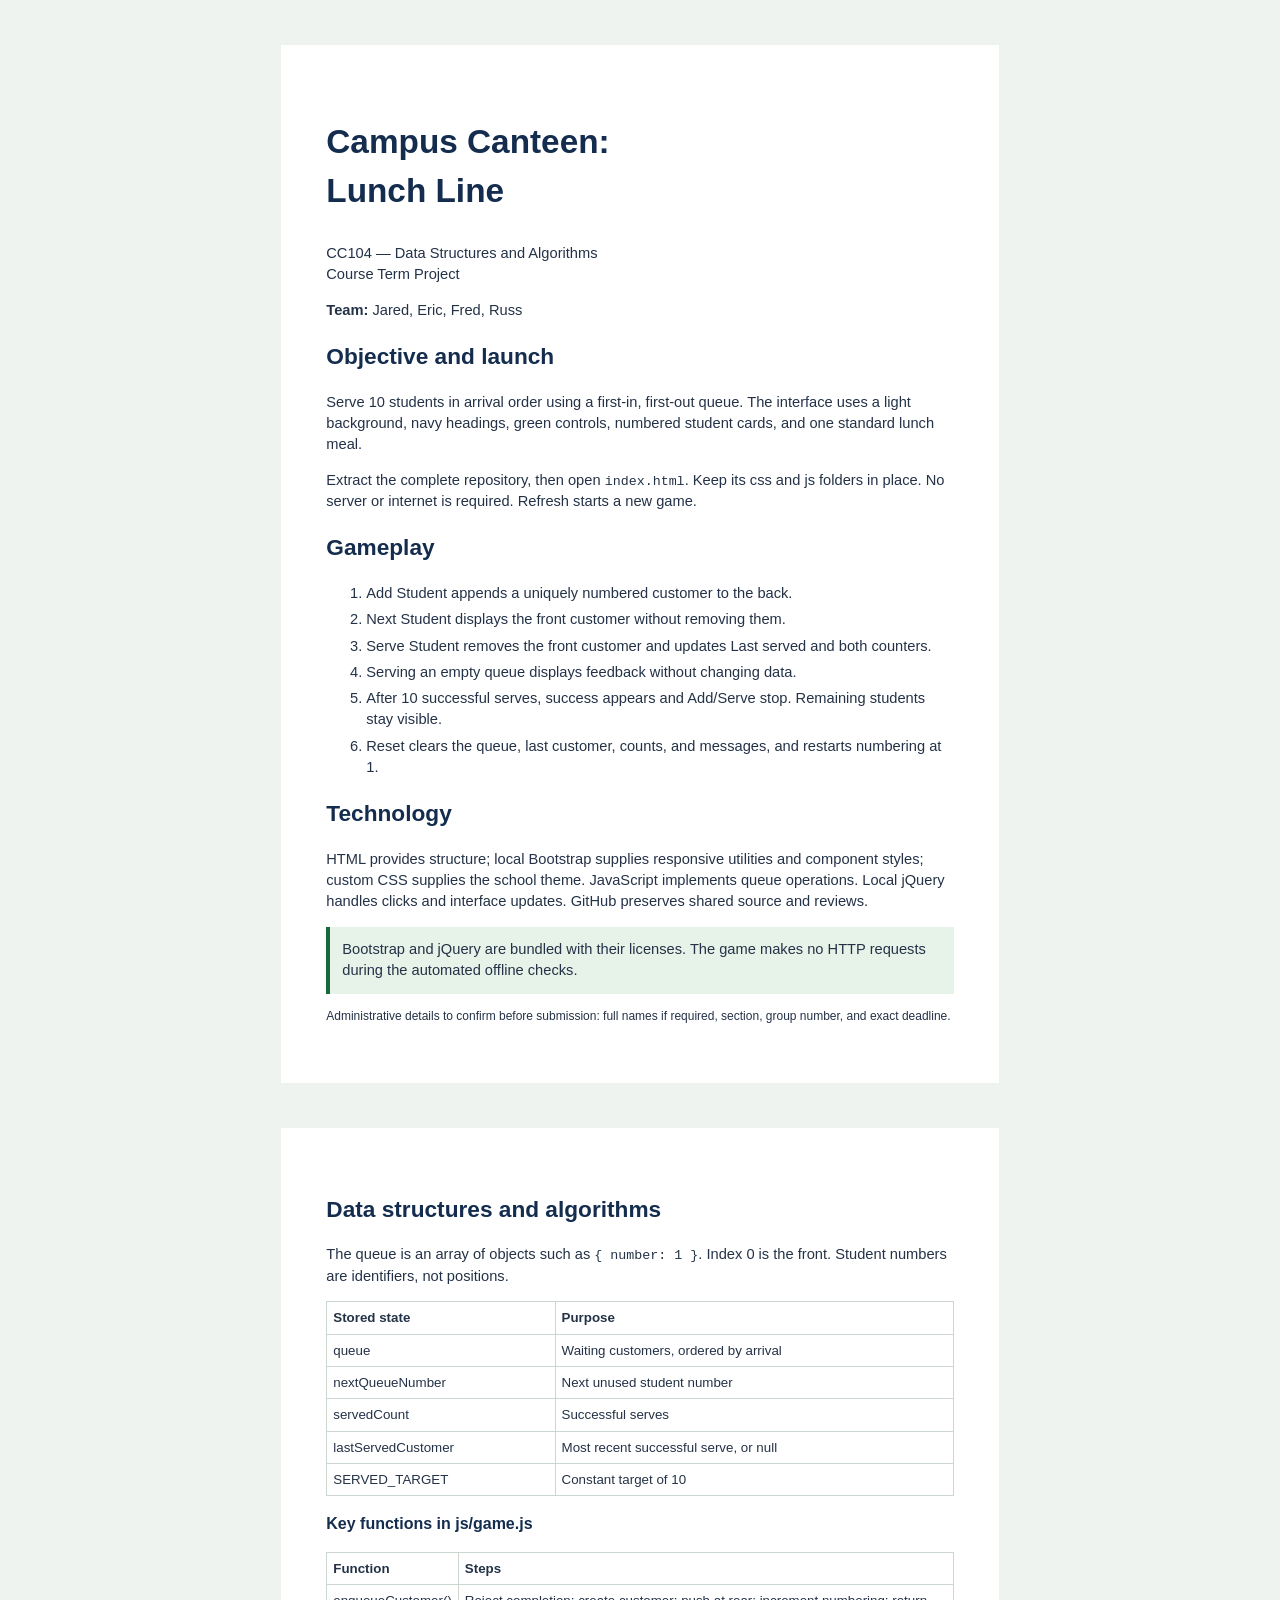
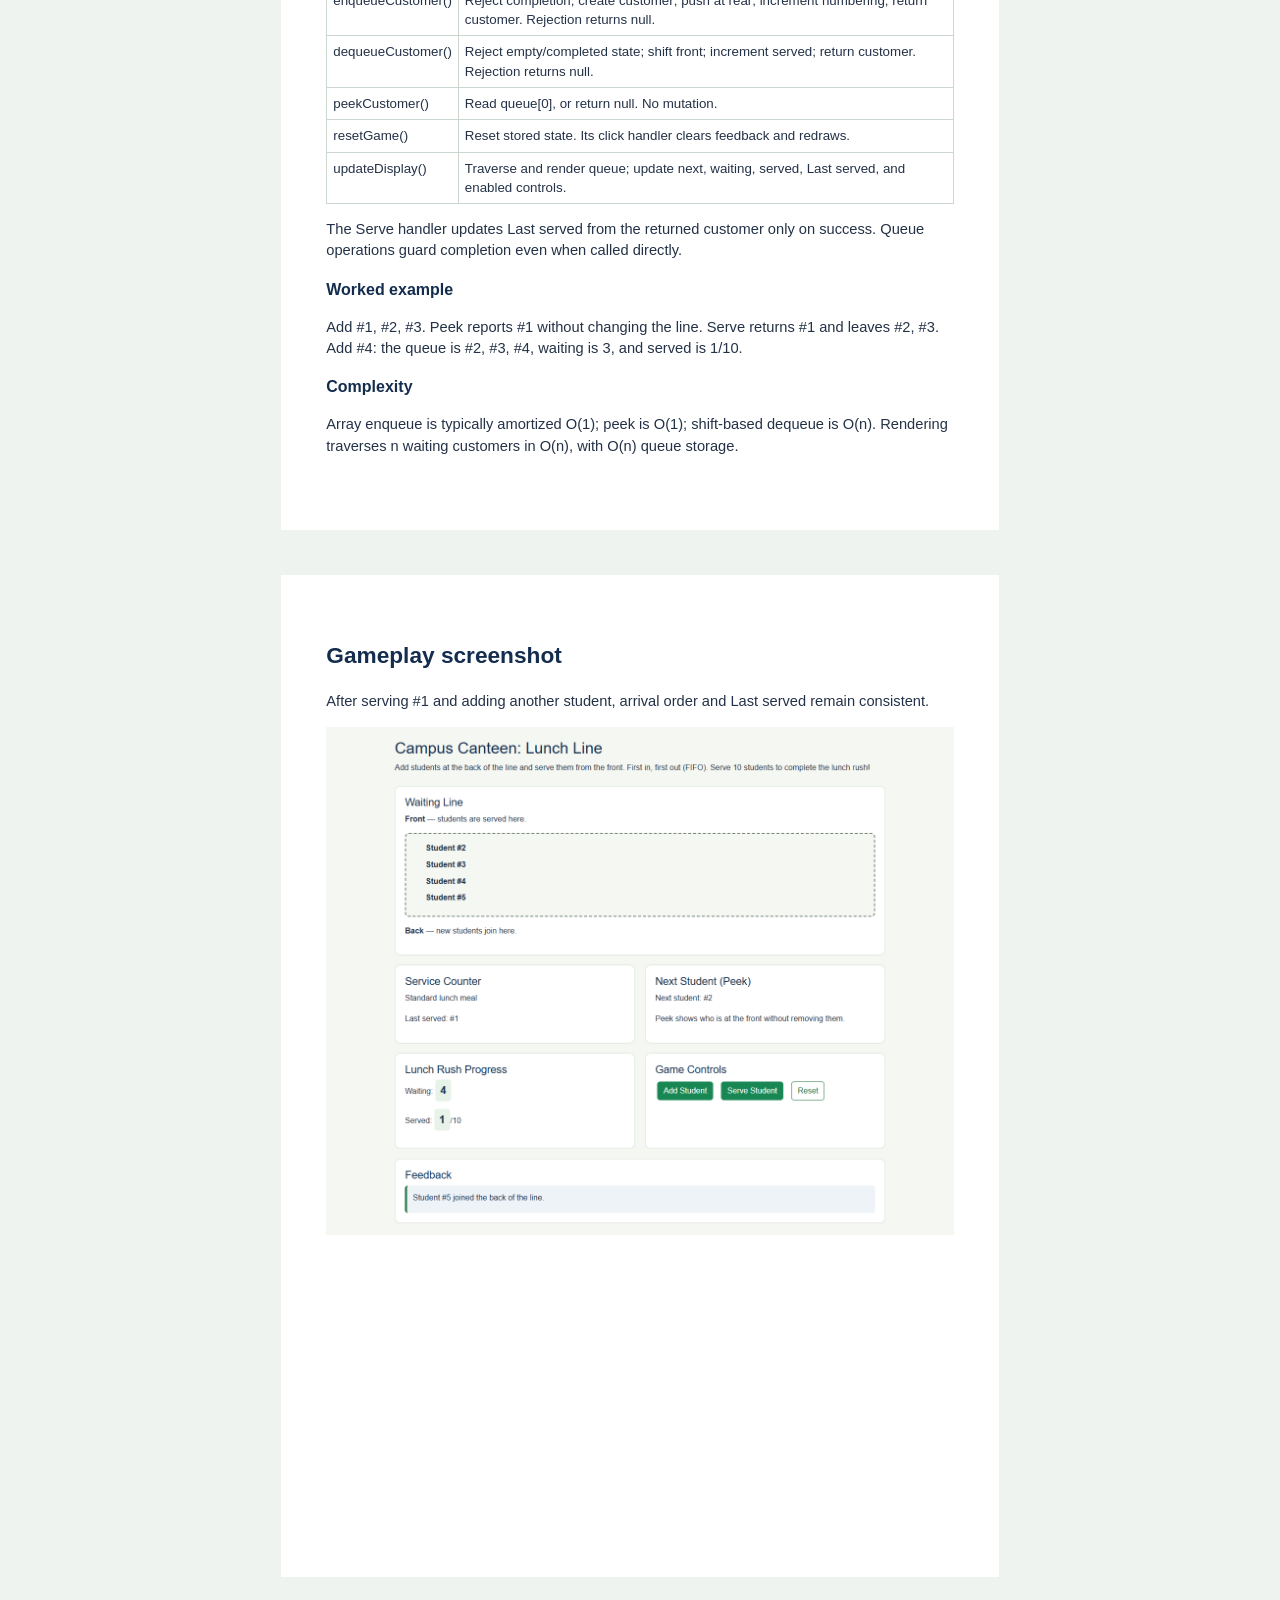
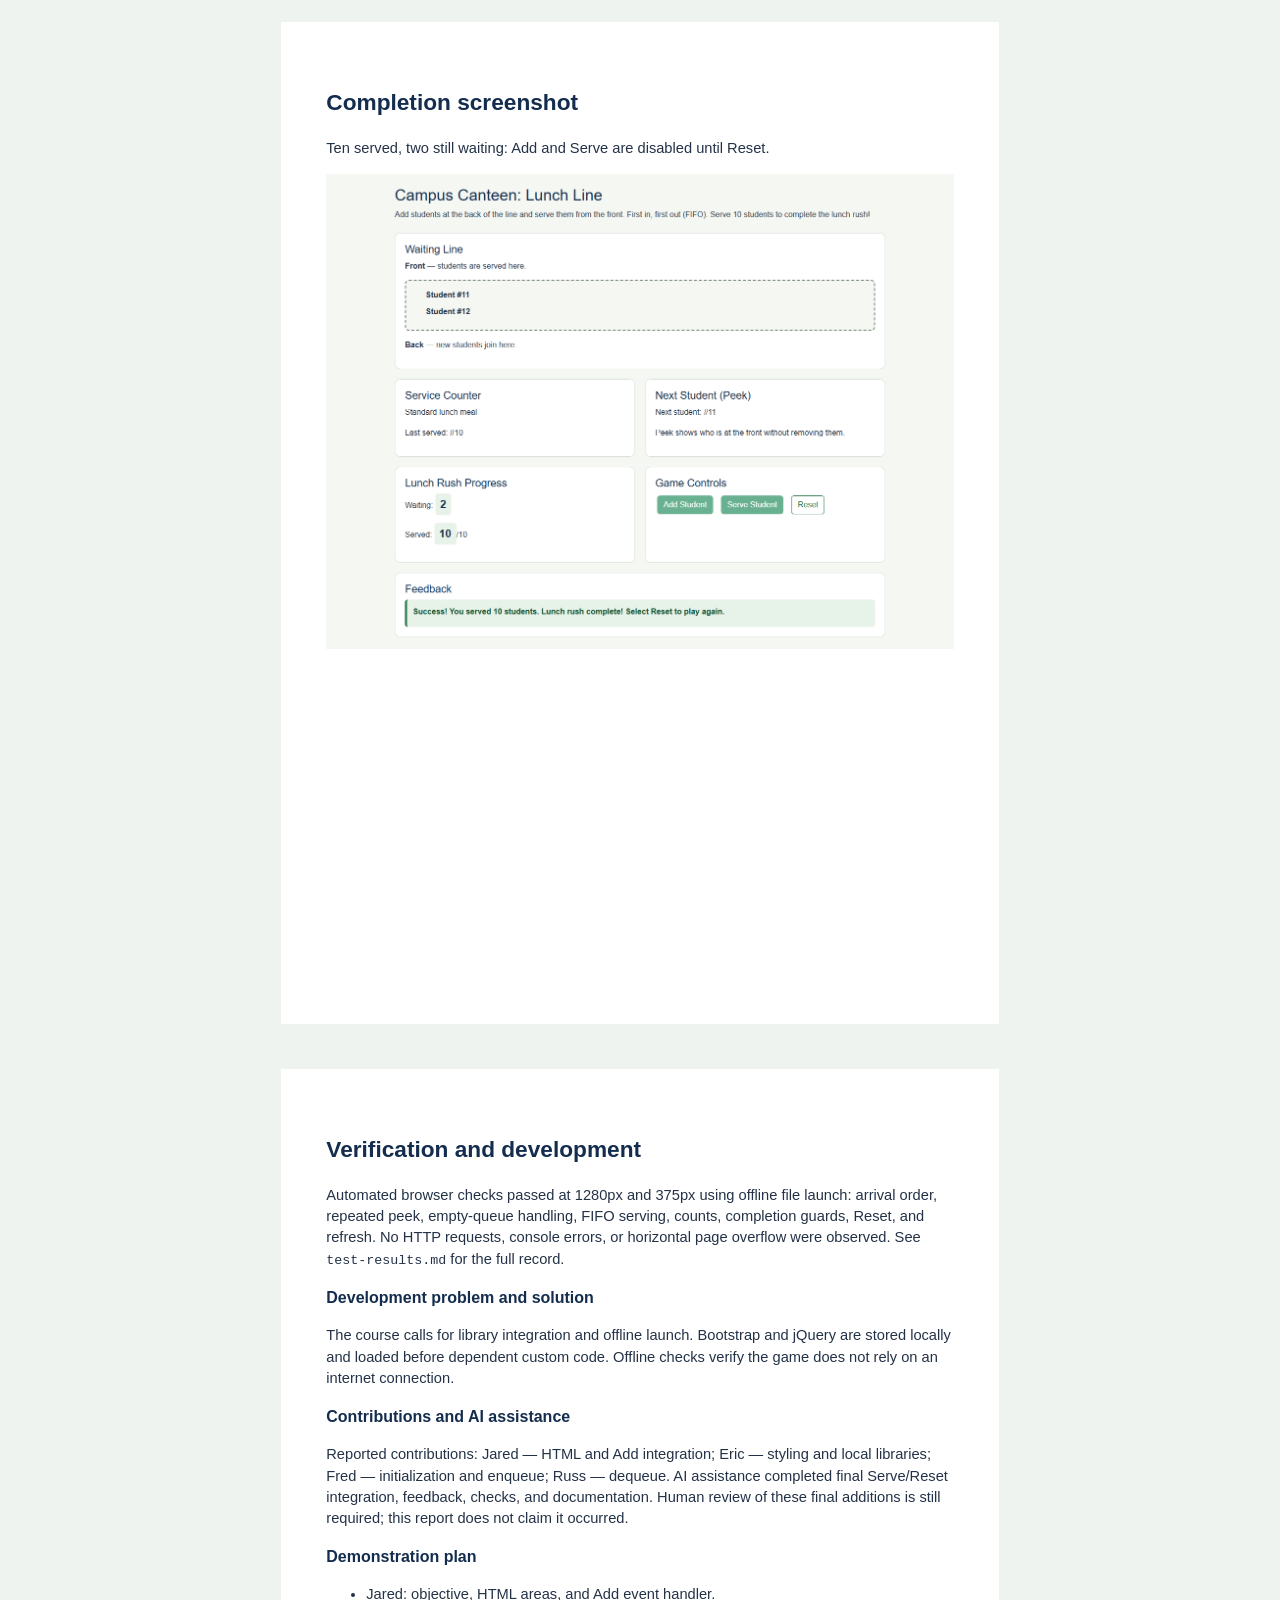
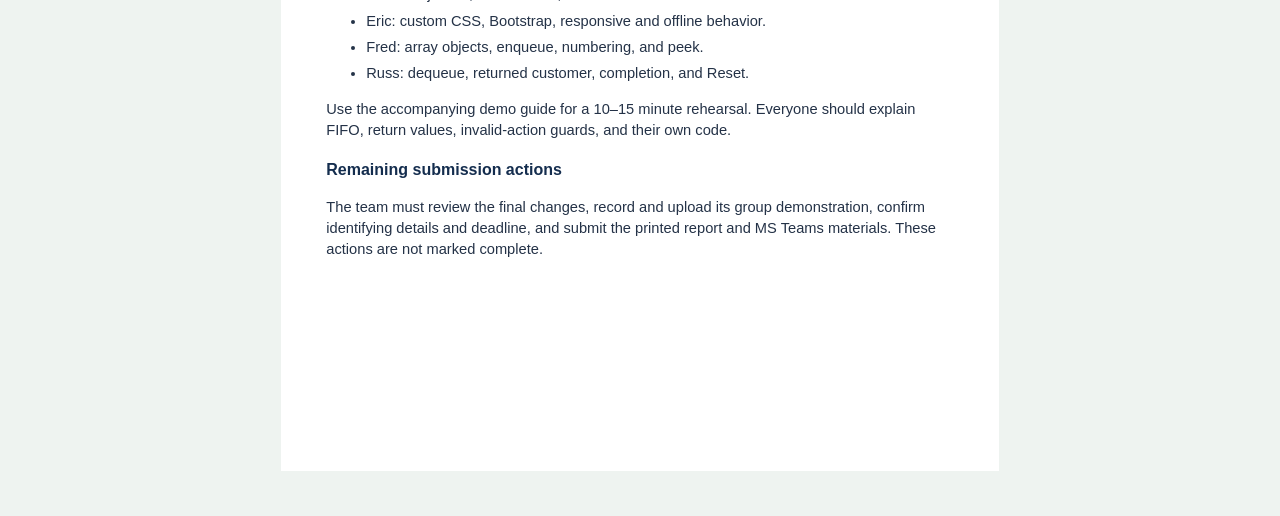
==== docs/project-report.html @ 49cf5d47 "Complete lunch queue gameplay and add offline verification and guides" ====
<!doctype html>
<html lang="en"><head><meta charset="utf-8"><title>Campus Canteen — Project Report</title>
<style>
*{box-sizing:border-box}body{font:11pt/1.45 Arial,sans-serif;color:#243247;margin:0;background:#eef3f0}
.page{background:white;width:190mm;min-height:265mm;margin:12mm auto;padding:12mm}
h1,h2,h3{color:#142d4e}h1{font-size:25pt}h2{font-size:17pt}h3{font-size:12pt}
table{border-collapse:collapse;width:100%;font-size:10pt}td,th{border:1px solid #ccd7cf;padding:6px;text-align:left;vertical-align:top}
code{font-size:10pt}img{display:block;max-width:100%;max-height:200mm;margin:auto}li{margin-bottom:5px}
.note{background:#e7f2e9;padding:12px;border-left:4px solid #176b3a}.small{font-size:9pt}
@page{size:A4;margin:10mm}@media print{body{background:white}.page{width:auto;min-height:0;margin:0;padding:0;break-after:page}.page:last-child{break-after:auto}h2,h3{break-after:avoid}tr,img{break-inside:avoid}}
</style></head><body>
<section class="page"><h1>Campus Canteen:<br>Lunch Line</h1><p>CC104 — Data Structures and Algorithms<br>Course Term Project</p>
<p><strong>Team:</strong> Jared, Eric, Fred, Russ</p>
<h2>Objective and launch</h2><p>Serve 10 students in arrival order using a first-in, first-out queue. The interface uses a light background, navy headings, green controls, numbered student cards, and one standard lunch meal.</p>
<p>Extract the complete repository, then open <code>index.html</code>. Keep its css and js folders in place. No server or internet is required. Refresh starts a new game.</p>
<h2>Gameplay</h2><ol><li>Add Student appends a uniquely numbered customer to the back.</li><li>Next Student displays the front customer without removing them.</li><li>Serve Student removes the front customer and updates Last served and both counters.</li><li>Serving an empty queue displays feedback without changing data.</li><li>After 10 successful serves, success appears and Add/Serve stop. Remaining students stay visible.</li><li>Reset clears the queue, last customer, counts, and messages, and restarts numbering at 1.</li></ol>
<h2>Technology</h2><p>HTML provides structure; local Bootstrap supplies responsive utilities and component styles; custom CSS supplies the school theme. JavaScript implements queue operations. Local jQuery handles clicks and interface updates. GitHub preserves shared source and reviews.</p>
<p class="note">Bootstrap and jQuery are bundled with their licenses. The game makes no HTTP requests during the automated offline checks.</p>
<p class="small">Administrative details to confirm before submission: full names if required, section, group number, and exact deadline.</p></section>
<section class="page"><h2>Data structures and algorithms</h2>
<p>The queue is an array of objects such as <code>{ number: 1 }</code>. Index 0 is the front. Student numbers are identifiers, not positions.</p>
<table><tr><th>Stored state</th><th>Purpose</th></tr><tr><td>queue</td><td>Waiting customers, ordered by arrival</td></tr><tr><td>nextQueueNumber</td><td>Next unused student number</td></tr><tr><td>servedCount</td><td>Successful serves</td></tr><tr><td>lastServedCustomer</td><td>Most recent successful serve, or null</td></tr><tr><td>SERVED_TARGET</td><td>Constant target of 10</td></tr></table>
<h3>Key functions in js/game.js</h3><table><tr><th>Function</th><th>Steps</th></tr>
<tr><td>enqueueCustomer()</td><td>Reject completion; create customer; push at rear; increment numbering; return customer. Rejection returns null.</td></tr>
<tr><td>dequeueCustomer()</td><td>Reject empty/completed state; shift front; increment served; return customer. Rejection returns null.</td></tr>
<tr><td>peekCustomer()</td><td>Read queue[0], or return null. No mutation.</td></tr>
<tr><td>resetGame()</td><td>Reset stored state. Its click handler clears feedback and redraws.</td></tr>
<tr><td>updateDisplay()</td><td>Traverse and render queue; update next, waiting, served, Last served, and enabled controls.</td></tr></table>
<p>The Serve handler updates Last served from the returned customer only on success. Queue operations guard completion even when called directly.</p>
<h3>Worked example</h3><p>Add #1, #2, #3. Peek reports #1 without changing the line. Serve returns #1 and leaves #2, #3. Add #4: the queue is #2, #3, #4, waiting is 3, and served is 1/10.</p>
<h3>Complexity</h3><p>Array enqueue is typically amortized O(1); peek is O(1); shift-based dequeue is O(n). Rendering traverses n waiting customers in O(n), with O(n) queue storage.</p></section>
<section class="page"><h2>Gameplay screenshot</h2><p>After serving #1 and adding another student, arrival order and Last served remain consistent.</p><img src="screenshots/playing-1280.png" alt="Actual game showing students 2 through 5 waiting and student 1 last served"></section>
<section class="page"><h2>Completion screenshot</h2><p>Ten served, two still waiting: Add and Serve are disabled until Reset.</p><img src="screenshots/success.png" alt="Actual game at 10 served with success feedback"></section>
<section class="page"><h2>Verification and development</h2><p>Automated browser checks passed at 1280px and 375px using offline file launch: arrival order, repeated peek, empty-queue handling, FIFO serving, counts, completion guards, Reset, and refresh. No HTTP requests, console errors, or horizontal page overflow were observed. See <code>test-results.md</code> for the full record.</p>
<h3>Development problem and solution</h3><p>The course calls for library integration and offline launch. Bootstrap and jQuery are stored locally and loaded before dependent custom code. Offline checks verify the game does not rely on an internet connection.</p>
<h3>Contributions and AI assistance</h3><p>Reported contributions: Jared — HTML and Add integration; Eric — styling and local libraries; Fred — initialization and enqueue; Russ — dequeue. AI assistance completed final Serve/Reset integration, feedback, checks, and documentation. Human review of these final additions is still required; this report does not claim it occurred.</p>
<h3>Demonstration plan</h3><ul><li>Jared: objective, HTML areas, and Add event handler.</li><li>Eric: custom CSS, Bootstrap, responsive and offline behavior.</li><li>Fred: array objects, enqueue, numbering, and peek.</li><li>Russ: dequeue, returned customer, completion, and Reset.</li></ul>
<p>Use the accompanying demo guide for a 10–15 minute rehearsal. Everyone should explain FIFO, return values, invalid-action guards, and their own code.</p>
<h3>Remaining submission actions</h3><p>The team must review the final changes, record and upload its group demonstration, confirm identifying details and deadline, and submit the printed report and MS Teams materials. These actions are not marked complete.</p></section>
</body></html>
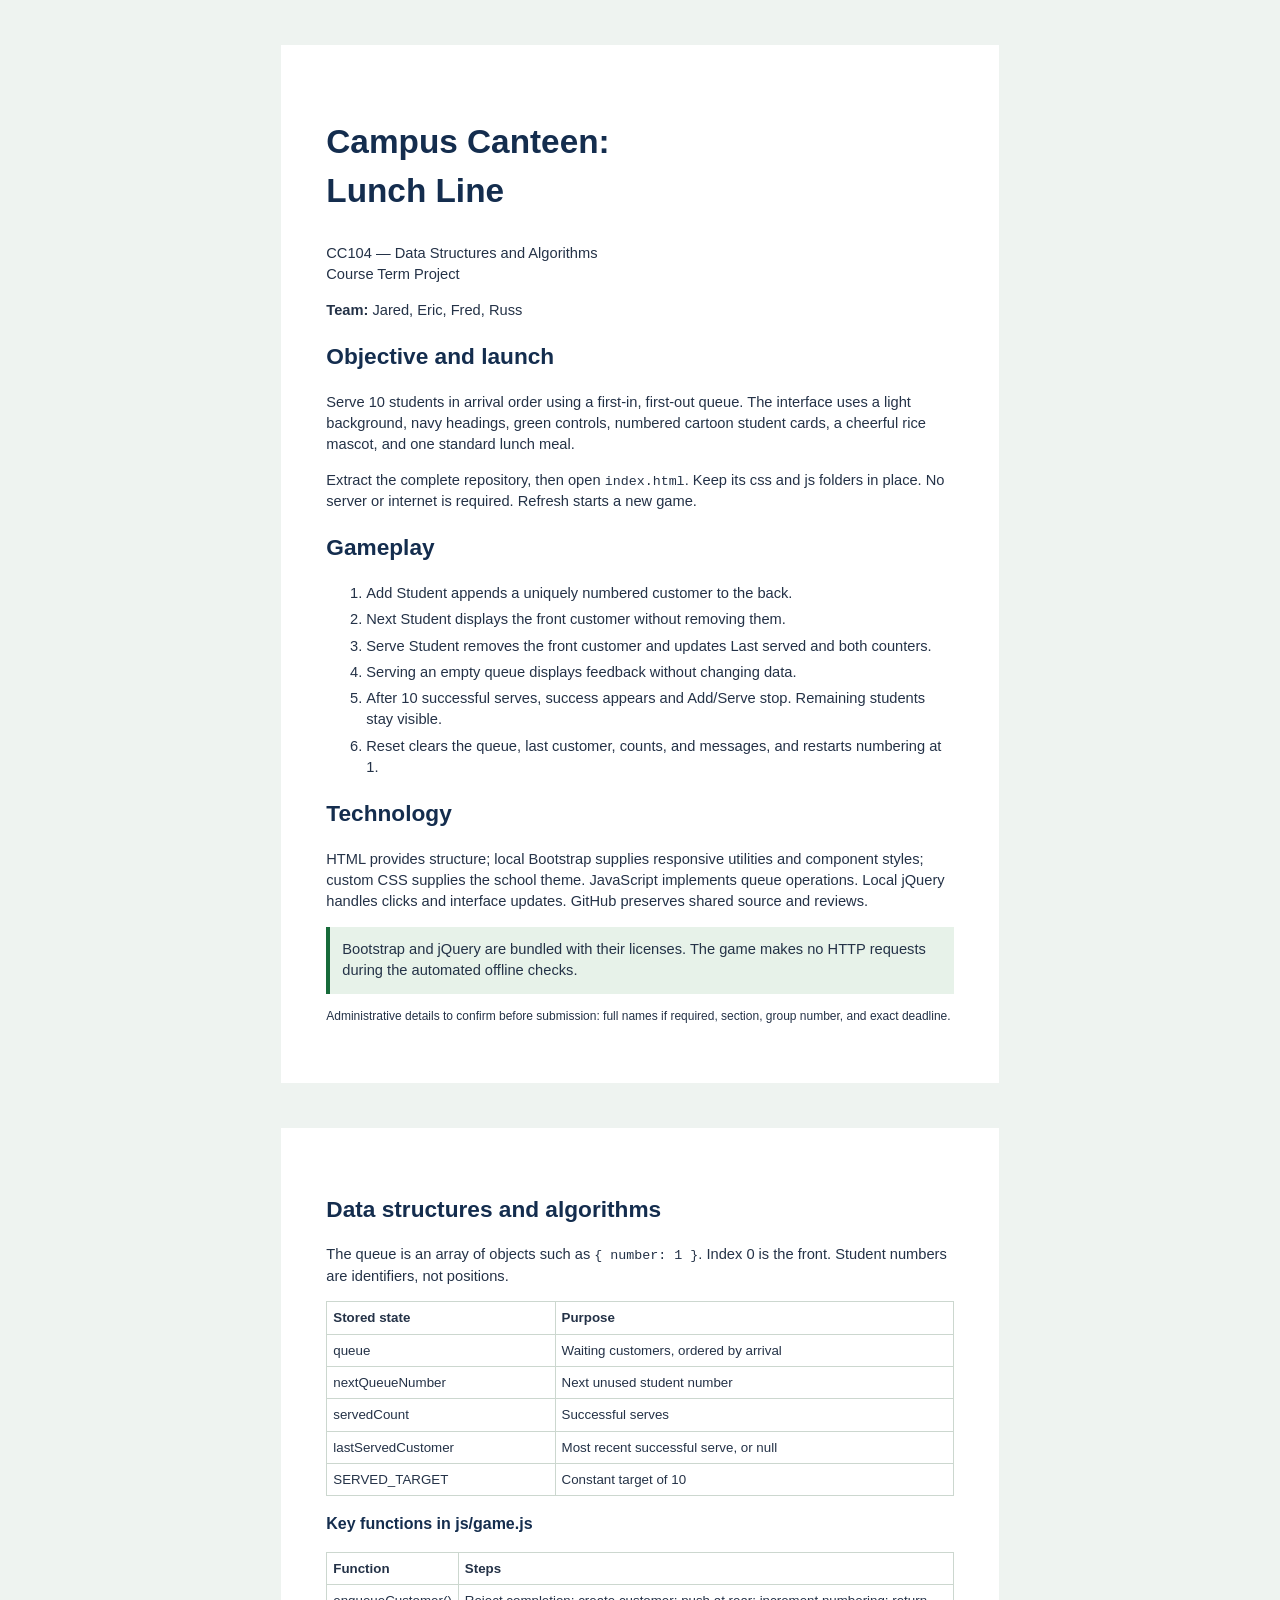
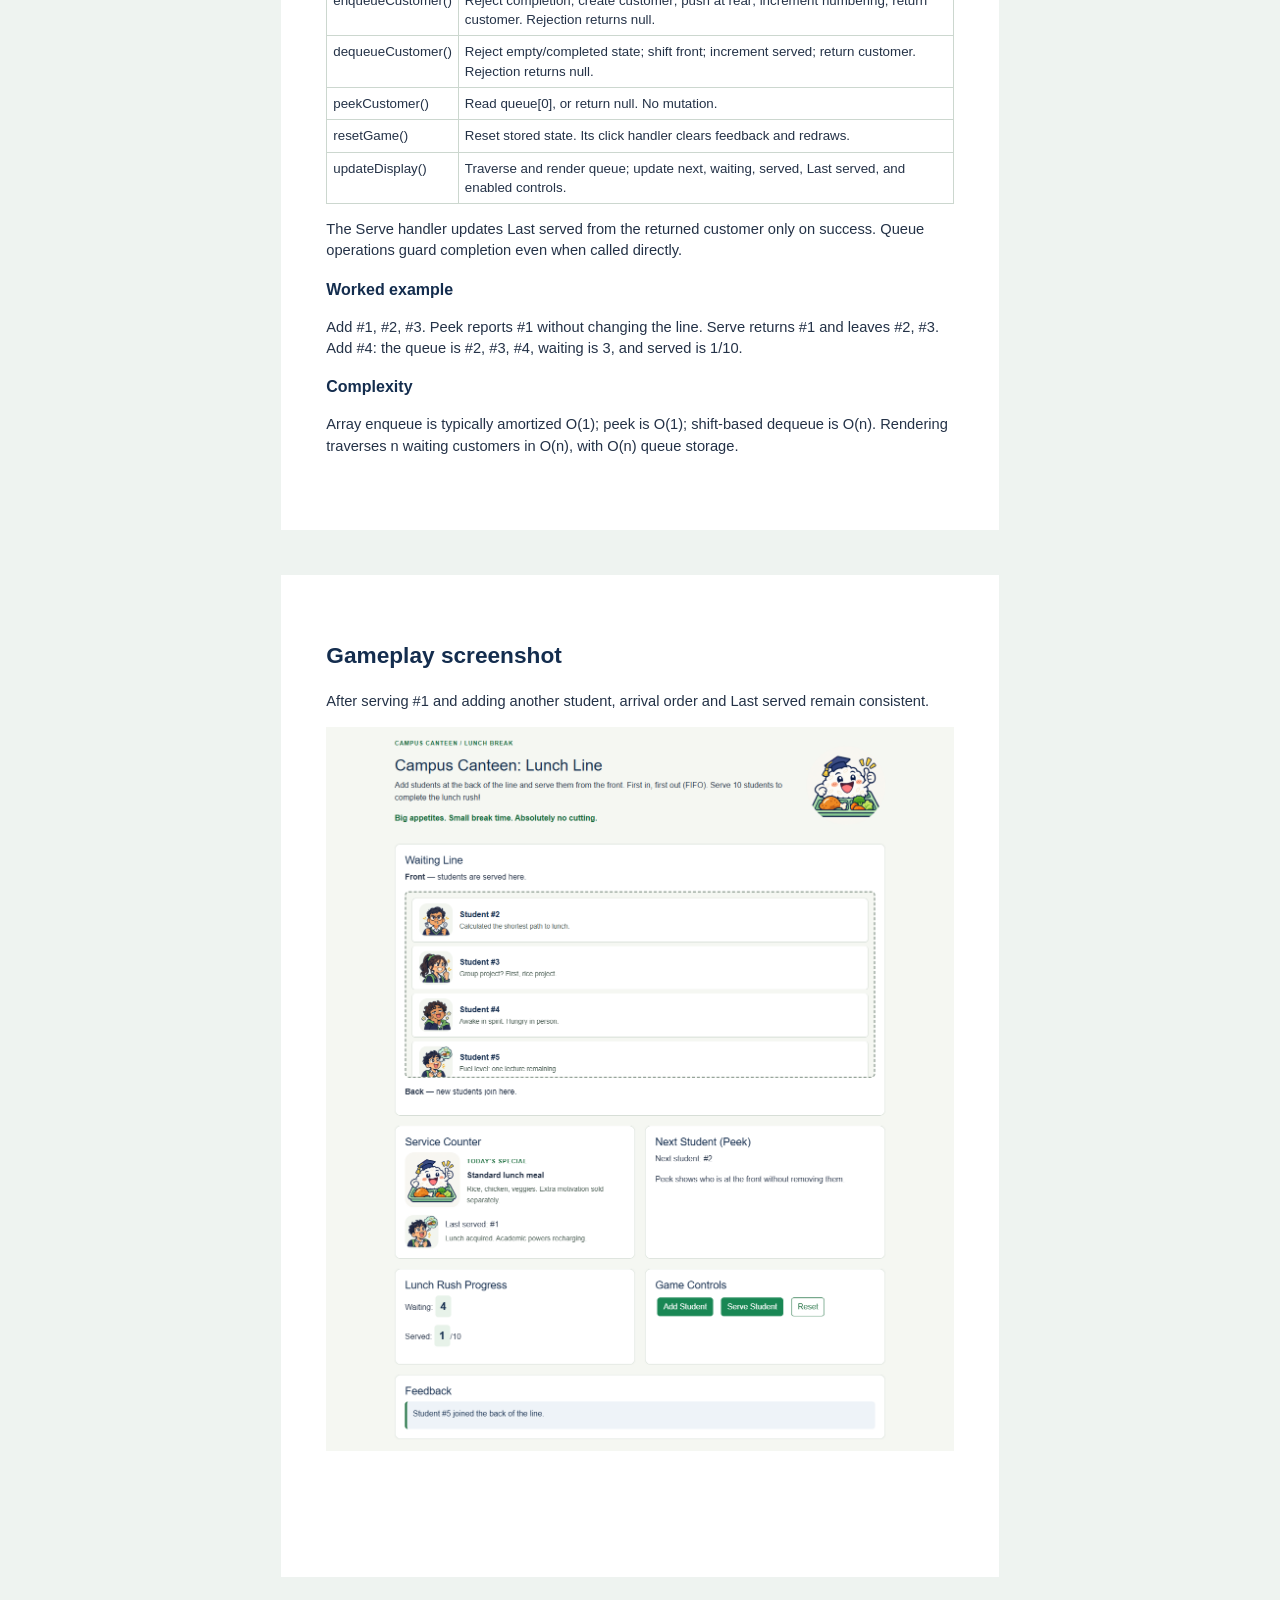
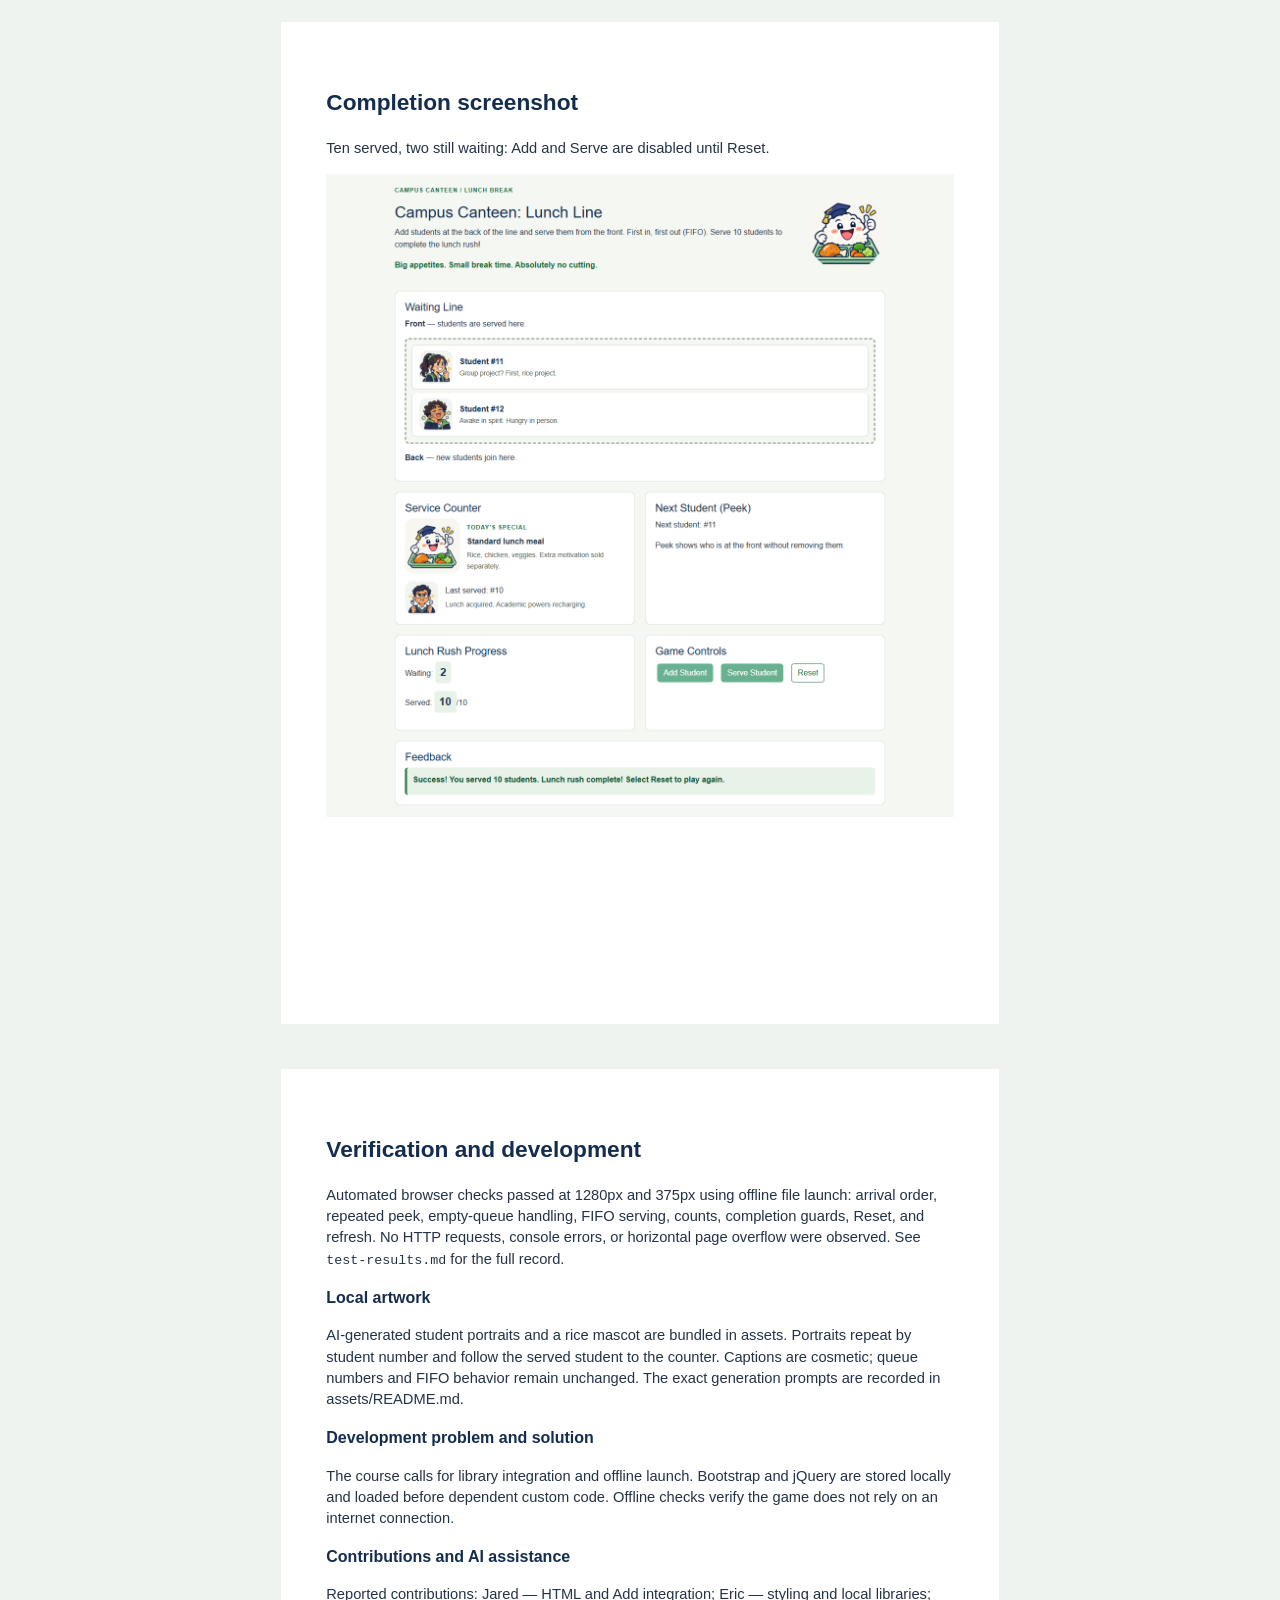
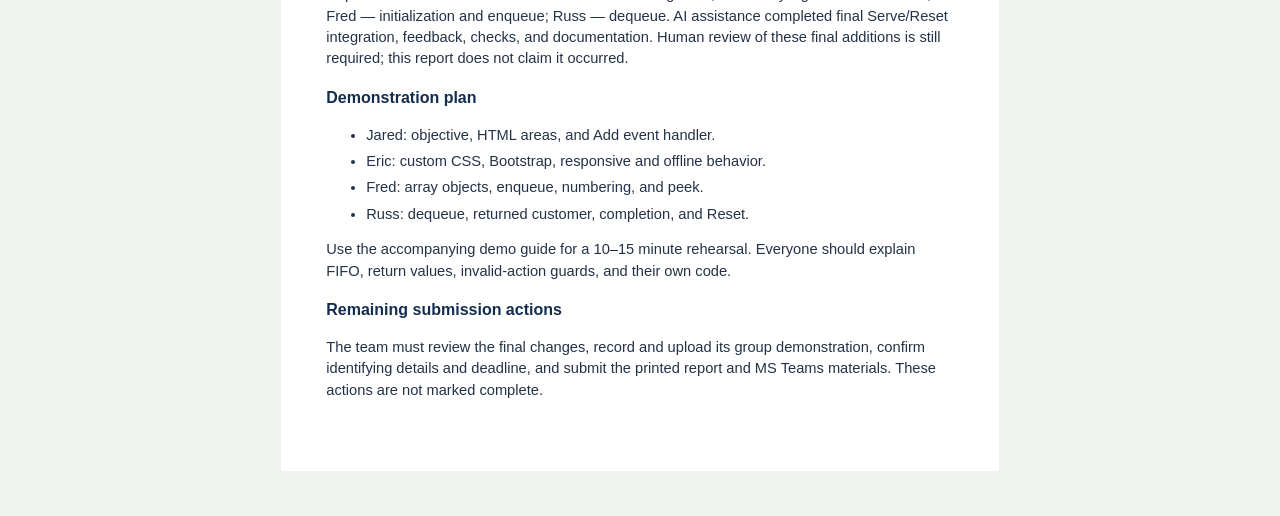
==== commit 9edcf9b4: "Add funny student portraits and lunch mascot with offline assets" ====
--- a/docs/project-report.html
+++ b/docs/project-report.html
@@ -11,7 +11,7 @@
 </style></head><body>
 <section class="page"><h1>Campus Canteen:<br>Lunch Line</h1><p>CC104 — Data Structures and Algorithms<br>Course Term Project</p>
 <p><strong>Team:</strong> Jared, Eric, Fred, Russ</p>
-<h2>Objective and launch</h2><p>Serve 10 students in arrival order using a first-in, first-out queue. The interface uses a light background, navy headings, green controls, numbered student cards, and one standard lunch meal.</p>
+<h2>Objective and launch</h2><p>Serve 10 students in arrival order using a first-in, first-out queue. The interface uses a light background, navy headings, green controls, numbered cartoon student cards, a cheerful rice mascot, and one standard lunch meal.</p>
 <p>Extract the complete repository, then open <code>index.html</code>. Keep its css and js folders in place. No server or internet is required. Refresh starts a new game.</p>
 <h2>Gameplay</h2><ol><li>Add Student appends a uniquely numbered customer to the back.</li><li>Next Student displays the front customer without removing them.</li><li>Serve Student removes the front customer and updates Last served and both counters.</li><li>Serving an empty queue displays feedback without changing data.</li><li>After 10 successful serves, success appears and Add/Serve stop. Remaining students stay visible.</li><li>Reset clears the queue, last customer, counts, and messages, and restarts numbering at 1.</li></ol>
 <h2>Technology</h2><p>HTML provides structure; local Bootstrap supplies responsive utilities and component styles; custom CSS supplies the school theme. JavaScript implements queue operations. Local jQuery handles clicks and interface updates. GitHub preserves shared source and reviews.</p>
@@ -32,7 +32,7 @@
 <section class="page"><h2>Gameplay screenshot</h2><p>After serving #1 and adding another student, arrival order and Last served remain consistent.</p><img src="screenshots/playing-1280.png" alt="Actual game showing students 2 through 5 waiting and student 1 last served"></section>
 <section class="page"><h2>Completion screenshot</h2><p>Ten served, two still waiting: Add and Serve are disabled until Reset.</p><img src="screenshots/success.png" alt="Actual game at 10 served with success feedback"></section>
 <section class="page"><h2>Verification and development</h2><p>Automated browser checks passed at 1280px and 375px using offline file launch: arrival order, repeated peek, empty-queue handling, FIFO serving, counts, completion guards, Reset, and refresh. No HTTP requests, console errors, or horizontal page overflow were observed. See <code>test-results.md</code> for the full record.</p>
-<h3>Development problem and solution</h3><p>The course calls for library integration and offline launch. Bootstrap and jQuery are stored locally and loaded before dependent custom code. Offline checks verify the game does not rely on an internet connection.</p>
+<h3>Local artwork</h3><p>AI-generated student portraits and a rice mascot are bundled in assets. Portraits repeat by student number and follow the served student to the counter. Captions are cosmetic; queue numbers and FIFO behavior remain unchanged. The exact generation prompts are recorded in assets/README.md.</p><h3>Development problem and solution</h3><p>The course calls for library integration and offline launch. Bootstrap and jQuery are stored locally and loaded before dependent custom code. Offline checks verify the game does not rely on an internet connection.</p>
 <h3>Contributions and AI assistance</h3><p>Reported contributions: Jared — HTML and Add integration; Eric — styling and local libraries; Fred — initialization and enqueue; Russ — dequeue. AI assistance completed final Serve/Reset integration, feedback, checks, and documentation. Human review of these final additions is still required; this report does not claim it occurred.</p>
 <h3>Demonstration plan</h3><ul><li>Jared: objective, HTML areas, and Add event handler.</li><li>Eric: custom CSS, Bootstrap, responsive and offline behavior.</li><li>Fred: array objects, enqueue, numbering, and peek.</li><li>Russ: dequeue, returned customer, completion, and Reset.</li></ul>
 <p>Use the accompanying demo guide for a 10–15 minute rehearsal. Everyone should explain FIFO, return values, invalid-action guards, and their own code.</p>
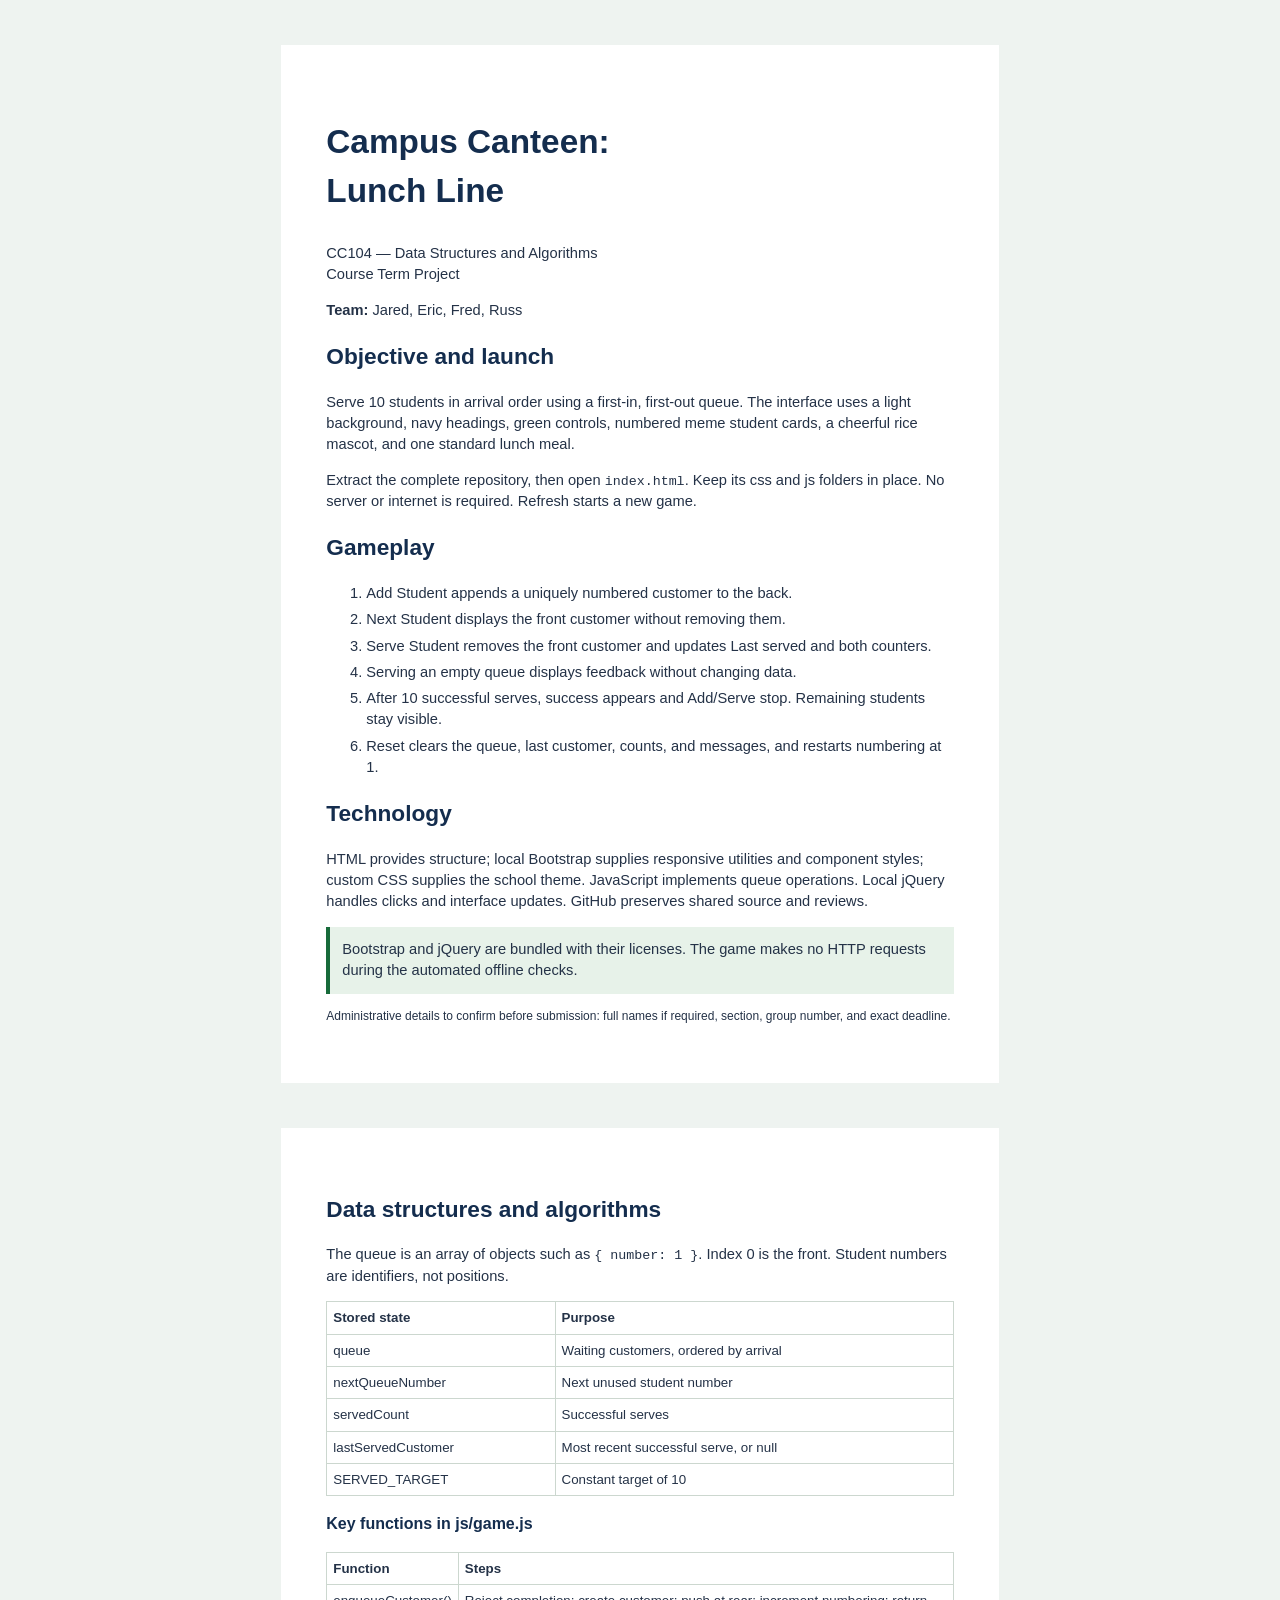
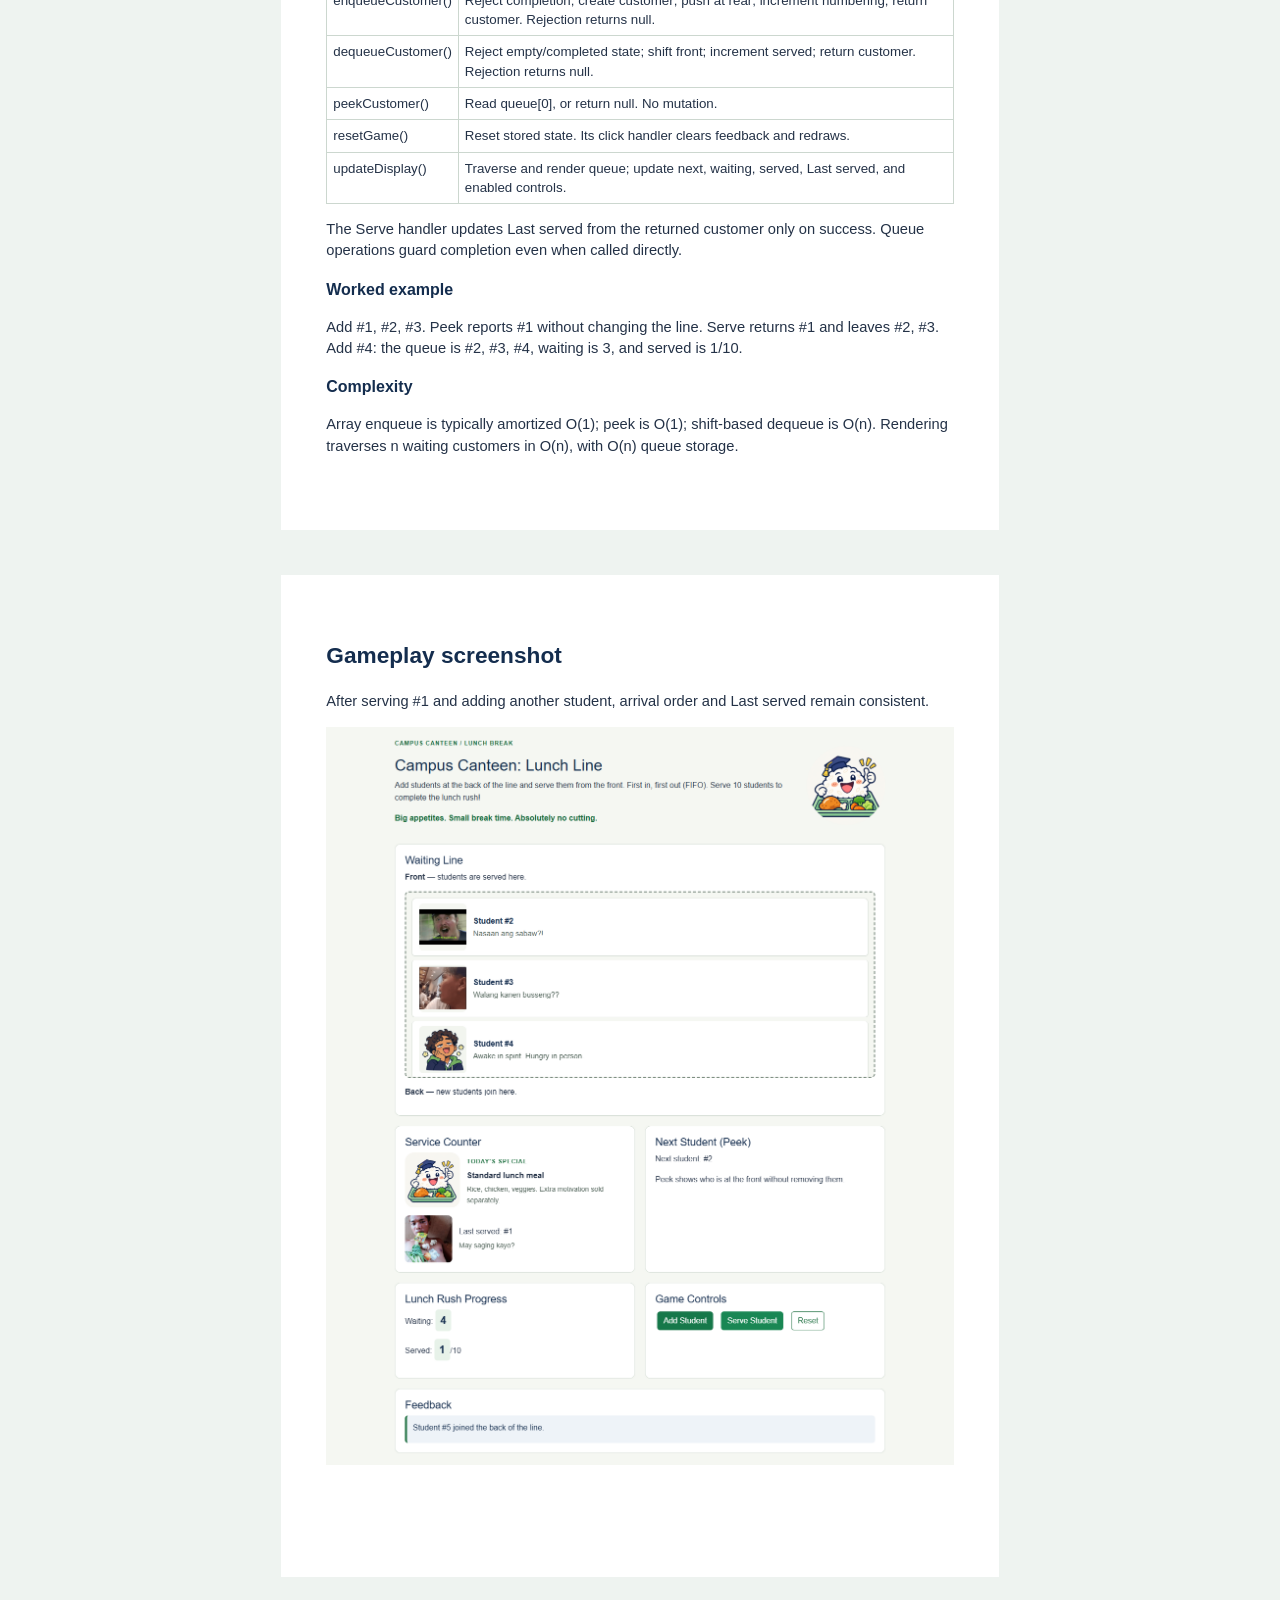
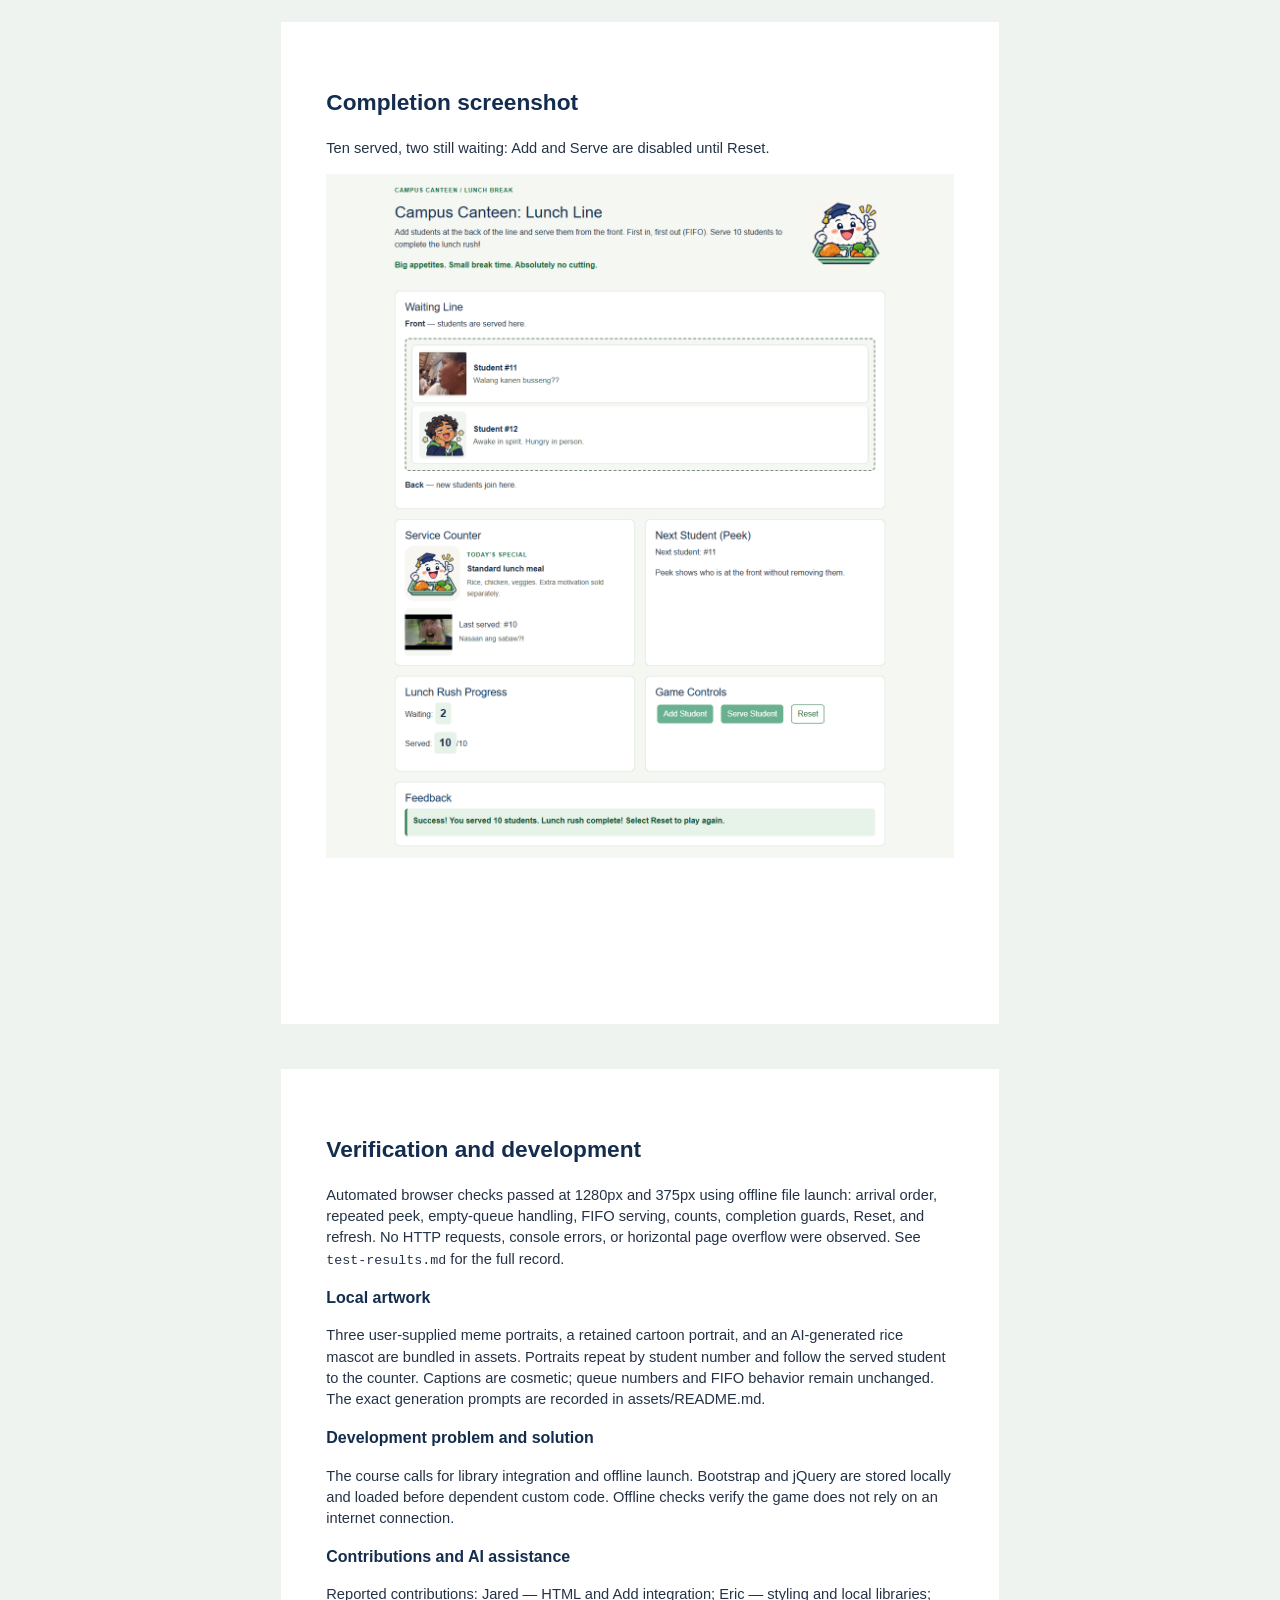
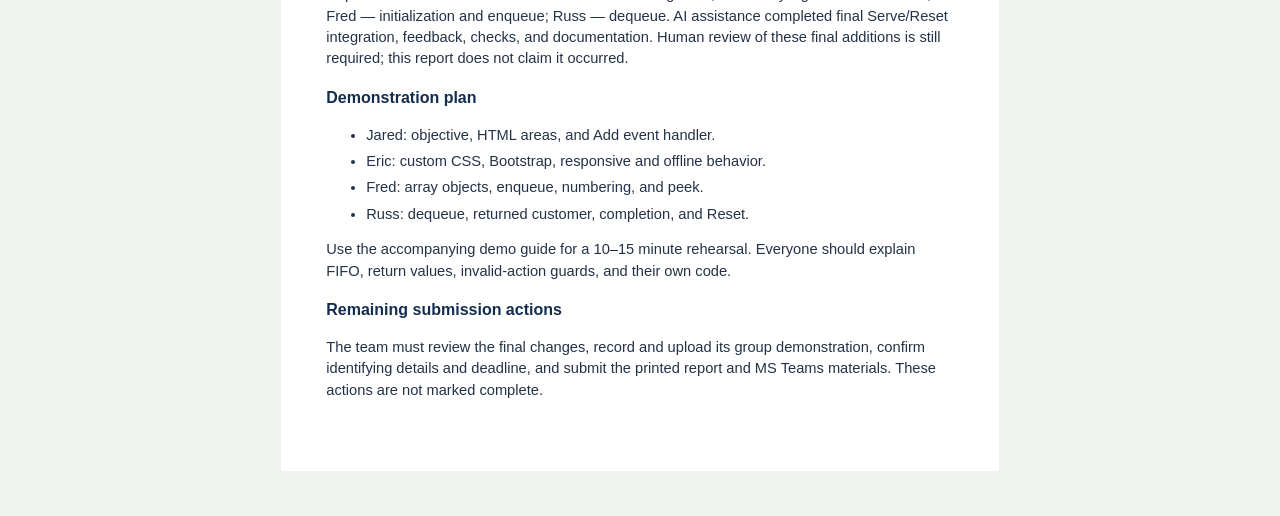
==== commit a2169f4c: "Use supplied member memes and exact lunch dialogue" ====
--- a/docs/project-report.html
+++ b/docs/project-report.html
@@ -11,7 +11,7 @@
 </style></head><body>
 <section class="page"><h1>Campus Canteen:<br>Lunch Line</h1><p>CC104 — Data Structures and Algorithms<br>Course Term Project</p>
 <p><strong>Team:</strong> Jared, Eric, Fred, Russ</p>
-<h2>Objective and launch</h2><p>Serve 10 students in arrival order using a first-in, first-out queue. The interface uses a light background, navy headings, green controls, numbered cartoon student cards, a cheerful rice mascot, and one standard lunch meal.</p>
+<h2>Objective and launch</h2><p>Serve 10 students in arrival order using a first-in, first-out queue. The interface uses a light background, navy headings, green controls, numbered meme student cards, a cheerful rice mascot, and one standard lunch meal.</p>
 <p>Extract the complete repository, then open <code>index.html</code>. Keep its css and js folders in place. No server or internet is required. Refresh starts a new game.</p>
 <h2>Gameplay</h2><ol><li>Add Student appends a uniquely numbered customer to the back.</li><li>Next Student displays the front customer without removing them.</li><li>Serve Student removes the front customer and updates Last served and both counters.</li><li>Serving an empty queue displays feedback without changing data.</li><li>After 10 successful serves, success appears and Add/Serve stop. Remaining students stay visible.</li><li>Reset clears the queue, last customer, counts, and messages, and restarts numbering at 1.</li></ol>
 <h2>Technology</h2><p>HTML provides structure; local Bootstrap supplies responsive utilities and component styles; custom CSS supplies the school theme. JavaScript implements queue operations. Local jQuery handles clicks and interface updates. GitHub preserves shared source and reviews.</p>
@@ -32,7 +32,7 @@
 <section class="page"><h2>Gameplay screenshot</h2><p>After serving #1 and adding another student, arrival order and Last served remain consistent.</p><img src="screenshots/playing-1280.png" alt="Actual game showing students 2 through 5 waiting and student 1 last served"></section>
 <section class="page"><h2>Completion screenshot</h2><p>Ten served, two still waiting: Add and Serve are disabled until Reset.</p><img src="screenshots/success.png" alt="Actual game at 10 served with success feedback"></section>
 <section class="page"><h2>Verification and development</h2><p>Automated browser checks passed at 1280px and 375px using offline file launch: arrival order, repeated peek, empty-queue handling, FIFO serving, counts, completion guards, Reset, and refresh. No HTTP requests, console errors, or horizontal page overflow were observed. See <code>test-results.md</code> for the full record.</p>
-<h3>Local artwork</h3><p>AI-generated student portraits and a rice mascot are bundled in assets. Portraits repeat by student number and follow the served student to the counter. Captions are cosmetic; queue numbers and FIFO behavior remain unchanged. The exact generation prompts are recorded in assets/README.md.</p><h3>Development problem and solution</h3><p>The course calls for library integration and offline launch. Bootstrap and jQuery are stored locally and loaded before dependent custom code. Offline checks verify the game does not rely on an internet connection.</p>
+<h3>Local artwork</h3><p>Three user-supplied meme portraits, a retained cartoon portrait, and an AI-generated rice mascot are bundled in assets. Portraits repeat by student number and follow the served student to the counter. Captions are cosmetic; queue numbers and FIFO behavior remain unchanged. The exact generation prompts are recorded in assets/README.md.</p><h3>Development problem and solution</h3><p>The course calls for library integration and offline launch. Bootstrap and jQuery are stored locally and loaded before dependent custom code. Offline checks verify the game does not rely on an internet connection.</p>
 <h3>Contributions and AI assistance</h3><p>Reported contributions: Jared — HTML and Add integration; Eric — styling and local libraries; Fred — initialization and enqueue; Russ — dequeue. AI assistance completed final Serve/Reset integration, feedback, checks, and documentation. Human review of these final additions is still required; this report does not claim it occurred.</p>
 <h3>Demonstration plan</h3><ul><li>Jared: objective, HTML areas, and Add event handler.</li><li>Eric: custom CSS, Bootstrap, responsive and offline behavior.</li><li>Fred: array objects, enqueue, numbering, and peek.</li><li>Russ: dequeue, returned customer, completion, and Reset.</li></ul>
 <p>Use the accompanying demo guide for a 10–15 minute rehearsal. Everyone should explain FIFO, return values, invalid-action guards, and their own code.</p>
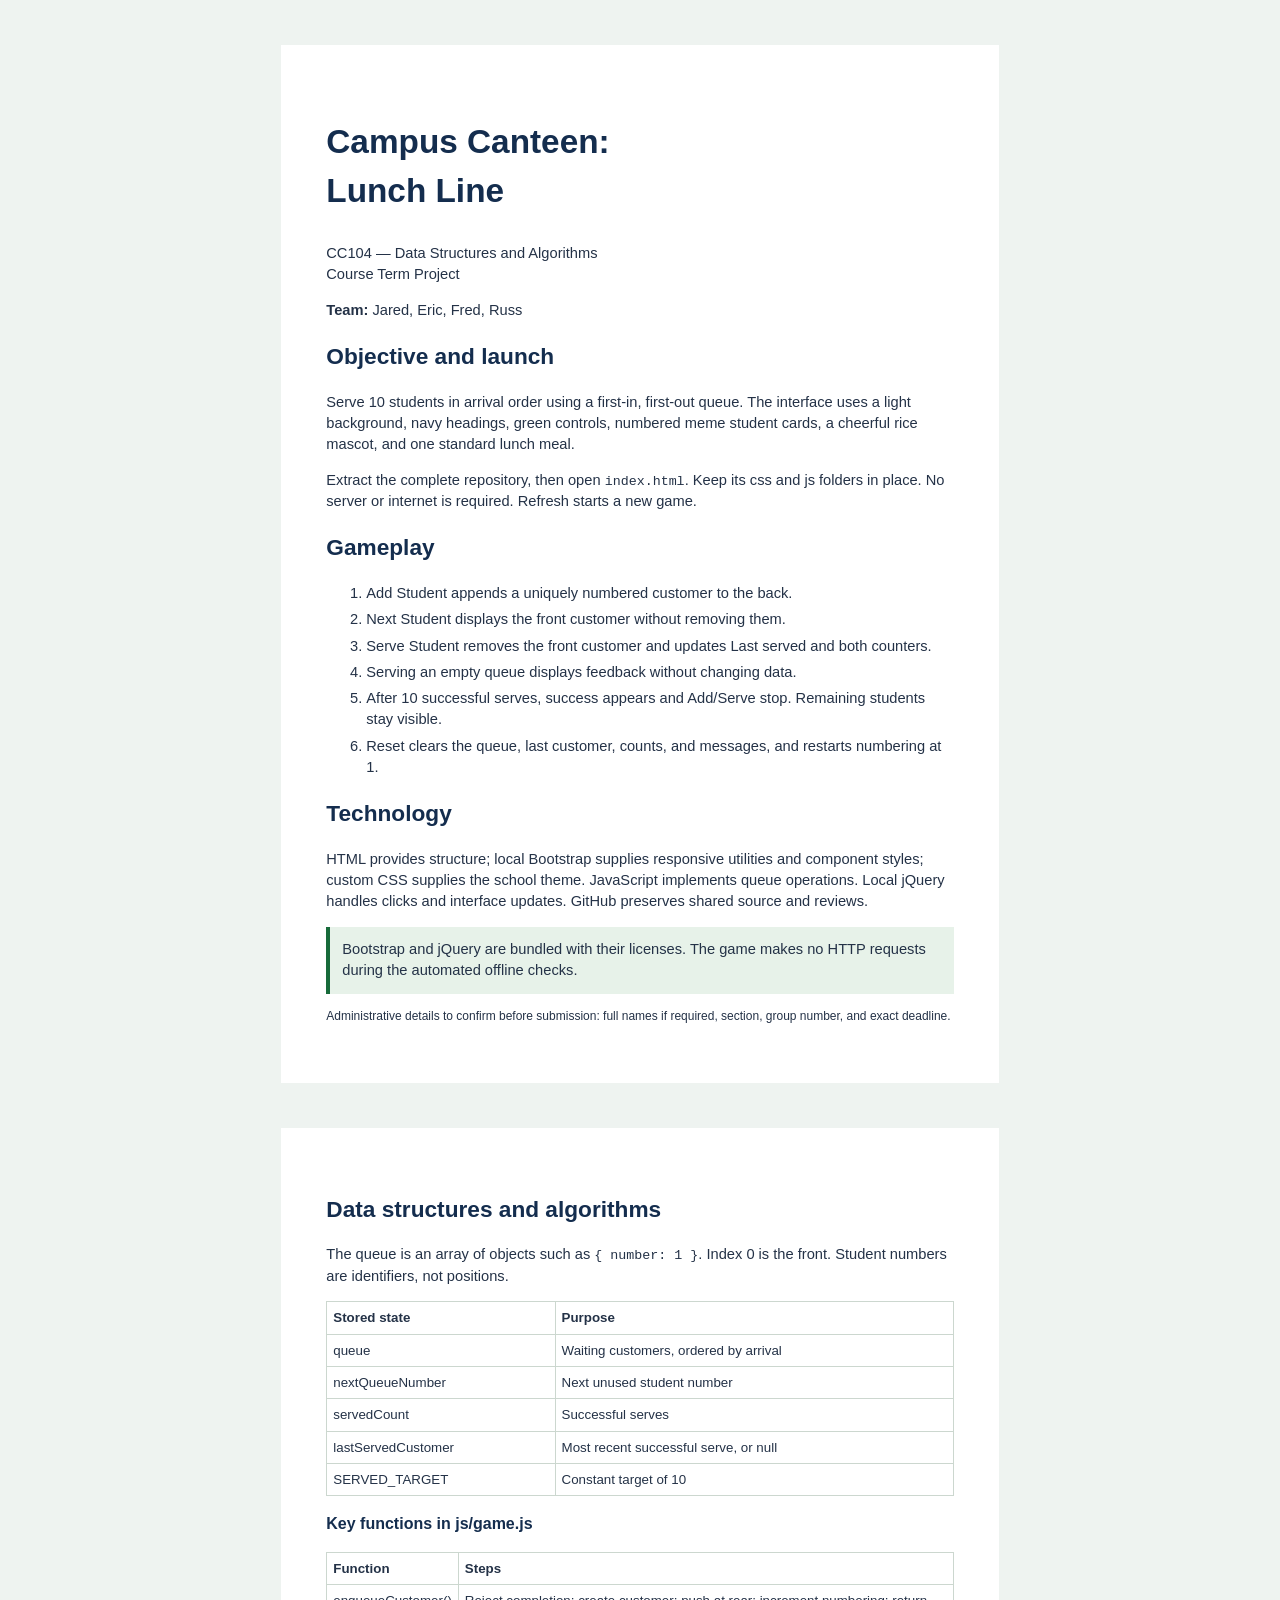
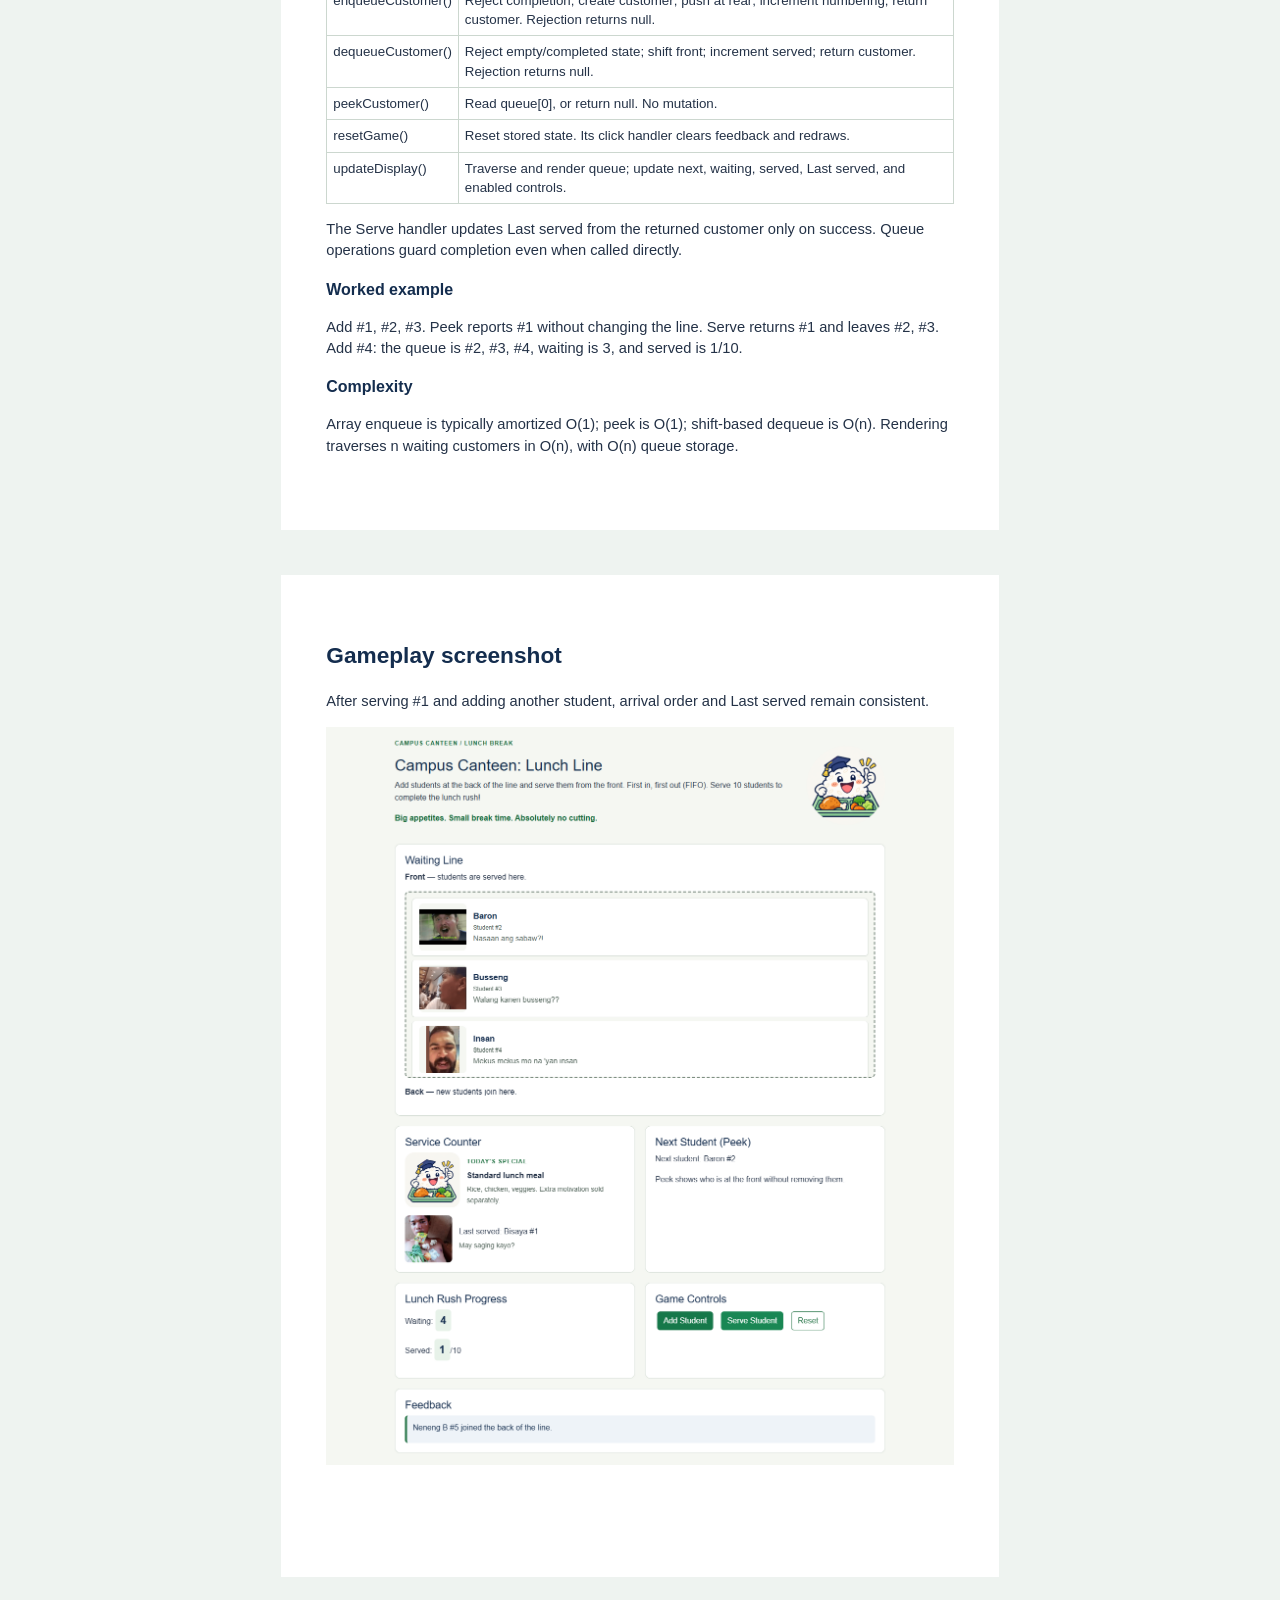
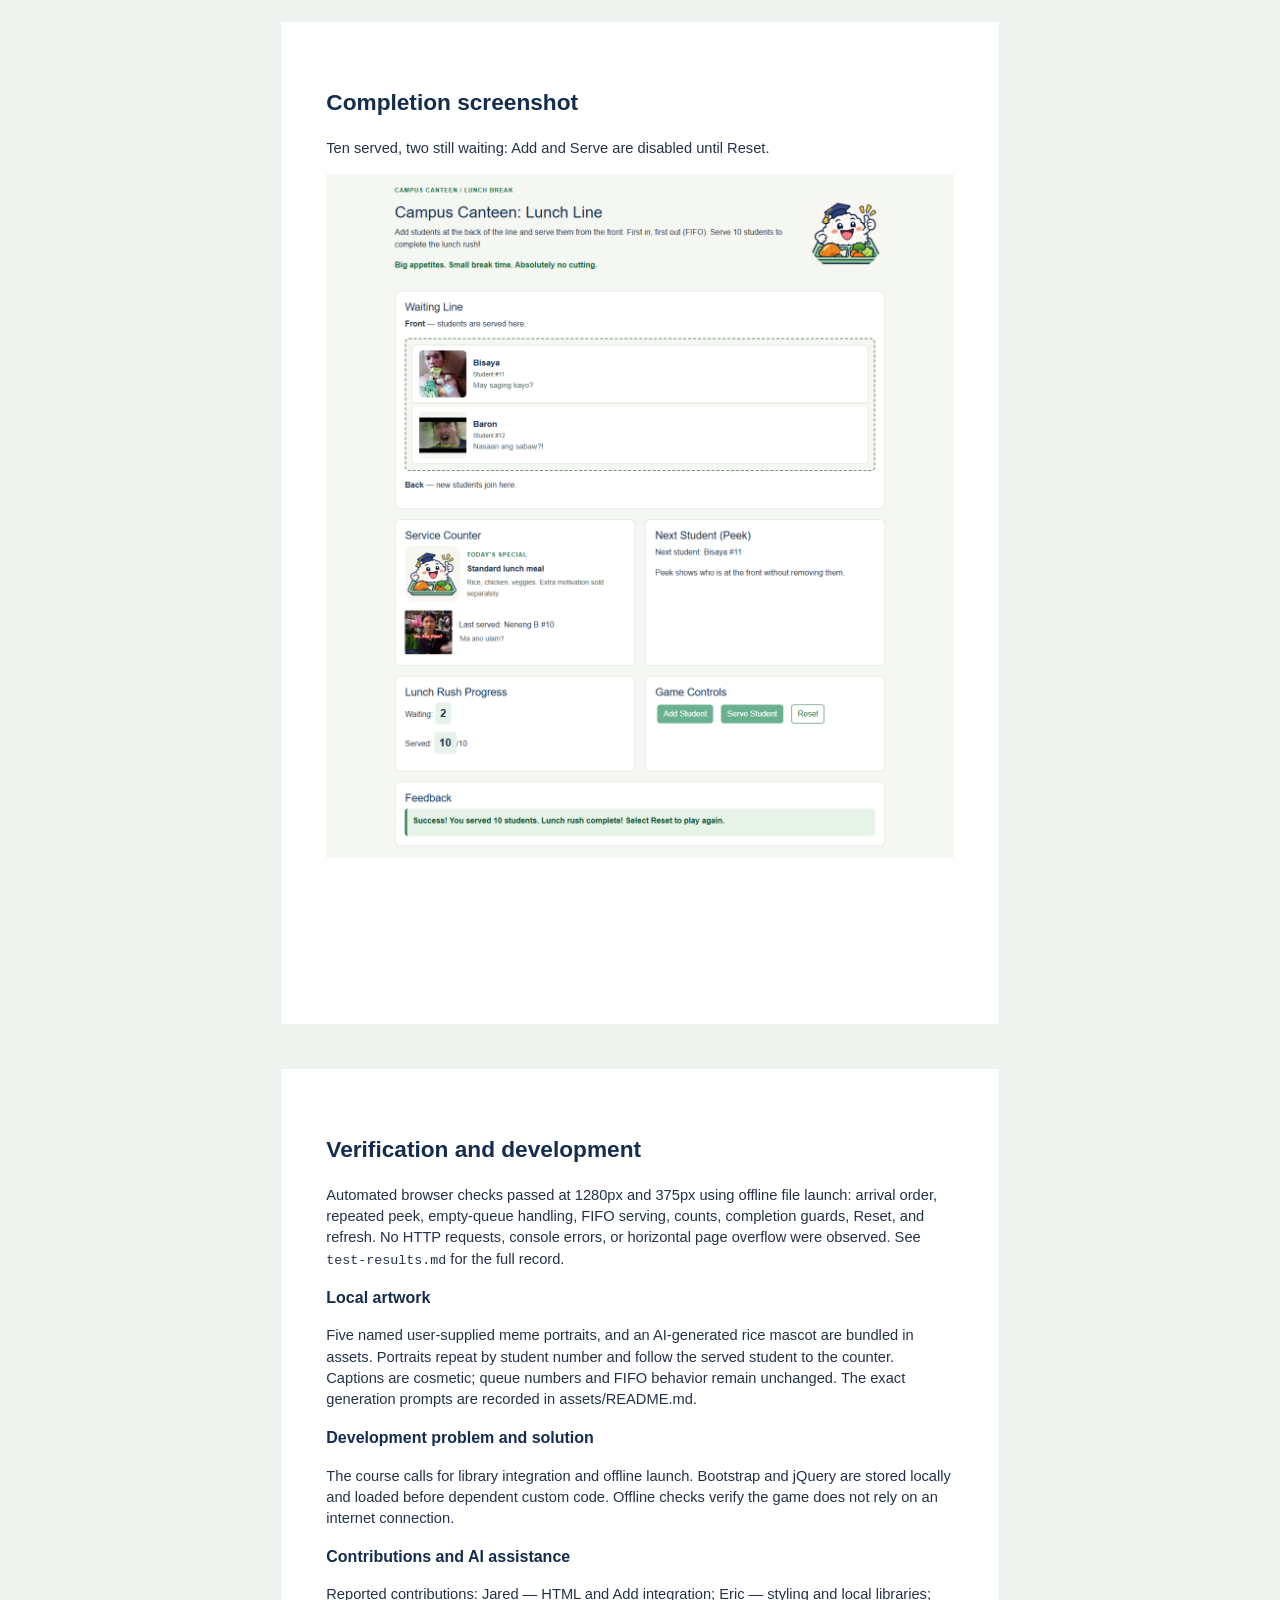
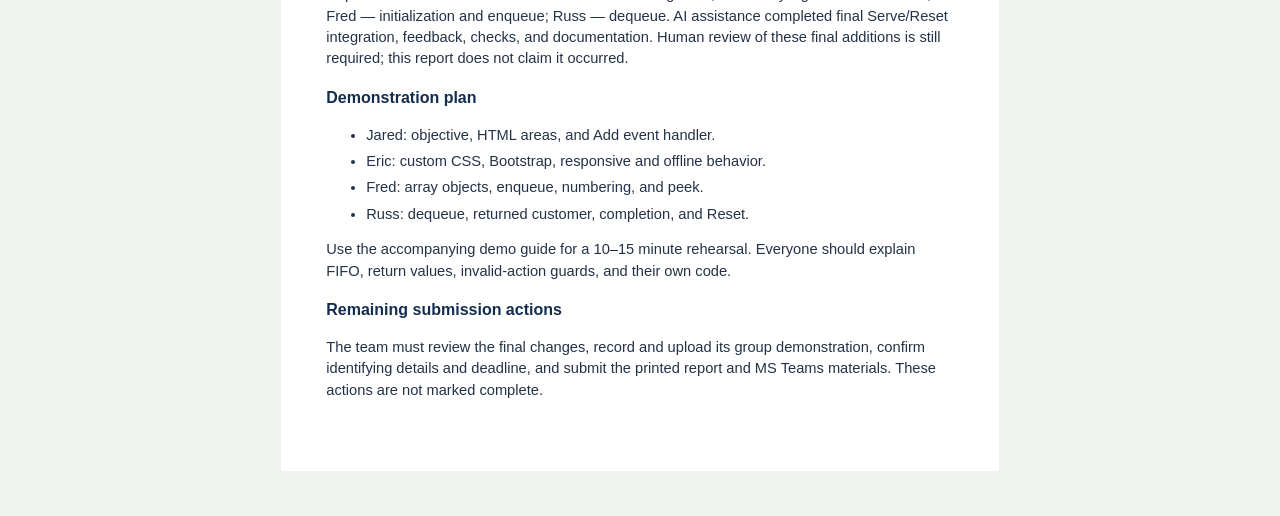
==== commit 074cdbb8: "Add five named meme characters with supplied portraits and dialogue" ====
--- a/docs/project-report.html
+++ b/docs/project-report.html
@@ -32,7 +32,7 @@
 <section class="page"><h2>Gameplay screenshot</h2><p>After serving #1 and adding another student, arrival order and Last served remain consistent.</p><img src="screenshots/playing-1280.png" alt="Actual game showing students 2 through 5 waiting and student 1 last served"></section>
 <section class="page"><h2>Completion screenshot</h2><p>Ten served, two still waiting: Add and Serve are disabled until Reset.</p><img src="screenshots/success.png" alt="Actual game at 10 served with success feedback"></section>
 <section class="page"><h2>Verification and development</h2><p>Automated browser checks passed at 1280px and 375px using offline file launch: arrival order, repeated peek, empty-queue handling, FIFO serving, counts, completion guards, Reset, and refresh. No HTTP requests, console errors, or horizontal page overflow were observed. See <code>test-results.md</code> for the full record.</p>
-<h3>Local artwork</h3><p>Three user-supplied meme portraits, a retained cartoon portrait, and an AI-generated rice mascot are bundled in assets. Portraits repeat by student number and follow the served student to the counter. Captions are cosmetic; queue numbers and FIFO behavior remain unchanged. The exact generation prompts are recorded in assets/README.md.</p><h3>Development problem and solution</h3><p>The course calls for library integration and offline launch. Bootstrap and jQuery are stored locally and loaded before dependent custom code. Offline checks verify the game does not rely on an internet connection.</p>
+<h3>Local artwork</h3><p>Five named user-supplied meme portraits, and an AI-generated rice mascot are bundled in assets. Portraits repeat by student number and follow the served student to the counter. Captions are cosmetic; queue numbers and FIFO behavior remain unchanged. The exact generation prompts are recorded in assets/README.md.</p><h3>Development problem and solution</h3><p>The course calls for library integration and offline launch. Bootstrap and jQuery are stored locally and loaded before dependent custom code. Offline checks verify the game does not rely on an internet connection.</p>
 <h3>Contributions and AI assistance</h3><p>Reported contributions: Jared — HTML and Add integration; Eric — styling and local libraries; Fred — initialization and enqueue; Russ — dequeue. AI assistance completed final Serve/Reset integration, feedback, checks, and documentation. Human review of these final additions is still required; this report does not claim it occurred.</p>
 <h3>Demonstration plan</h3><ul><li>Jared: objective, HTML areas, and Add event handler.</li><li>Eric: custom CSS, Bootstrap, responsive and offline behavior.</li><li>Fred: array objects, enqueue, numbering, and peek.</li><li>Russ: dequeue, returned customer, completion, and Reset.</li></ul>
 <p>Use the accompanying demo guide for a 10–15 minute rehearsal. Everyone should explain FIFO, return values, invalid-action guards, and their own code.</p>
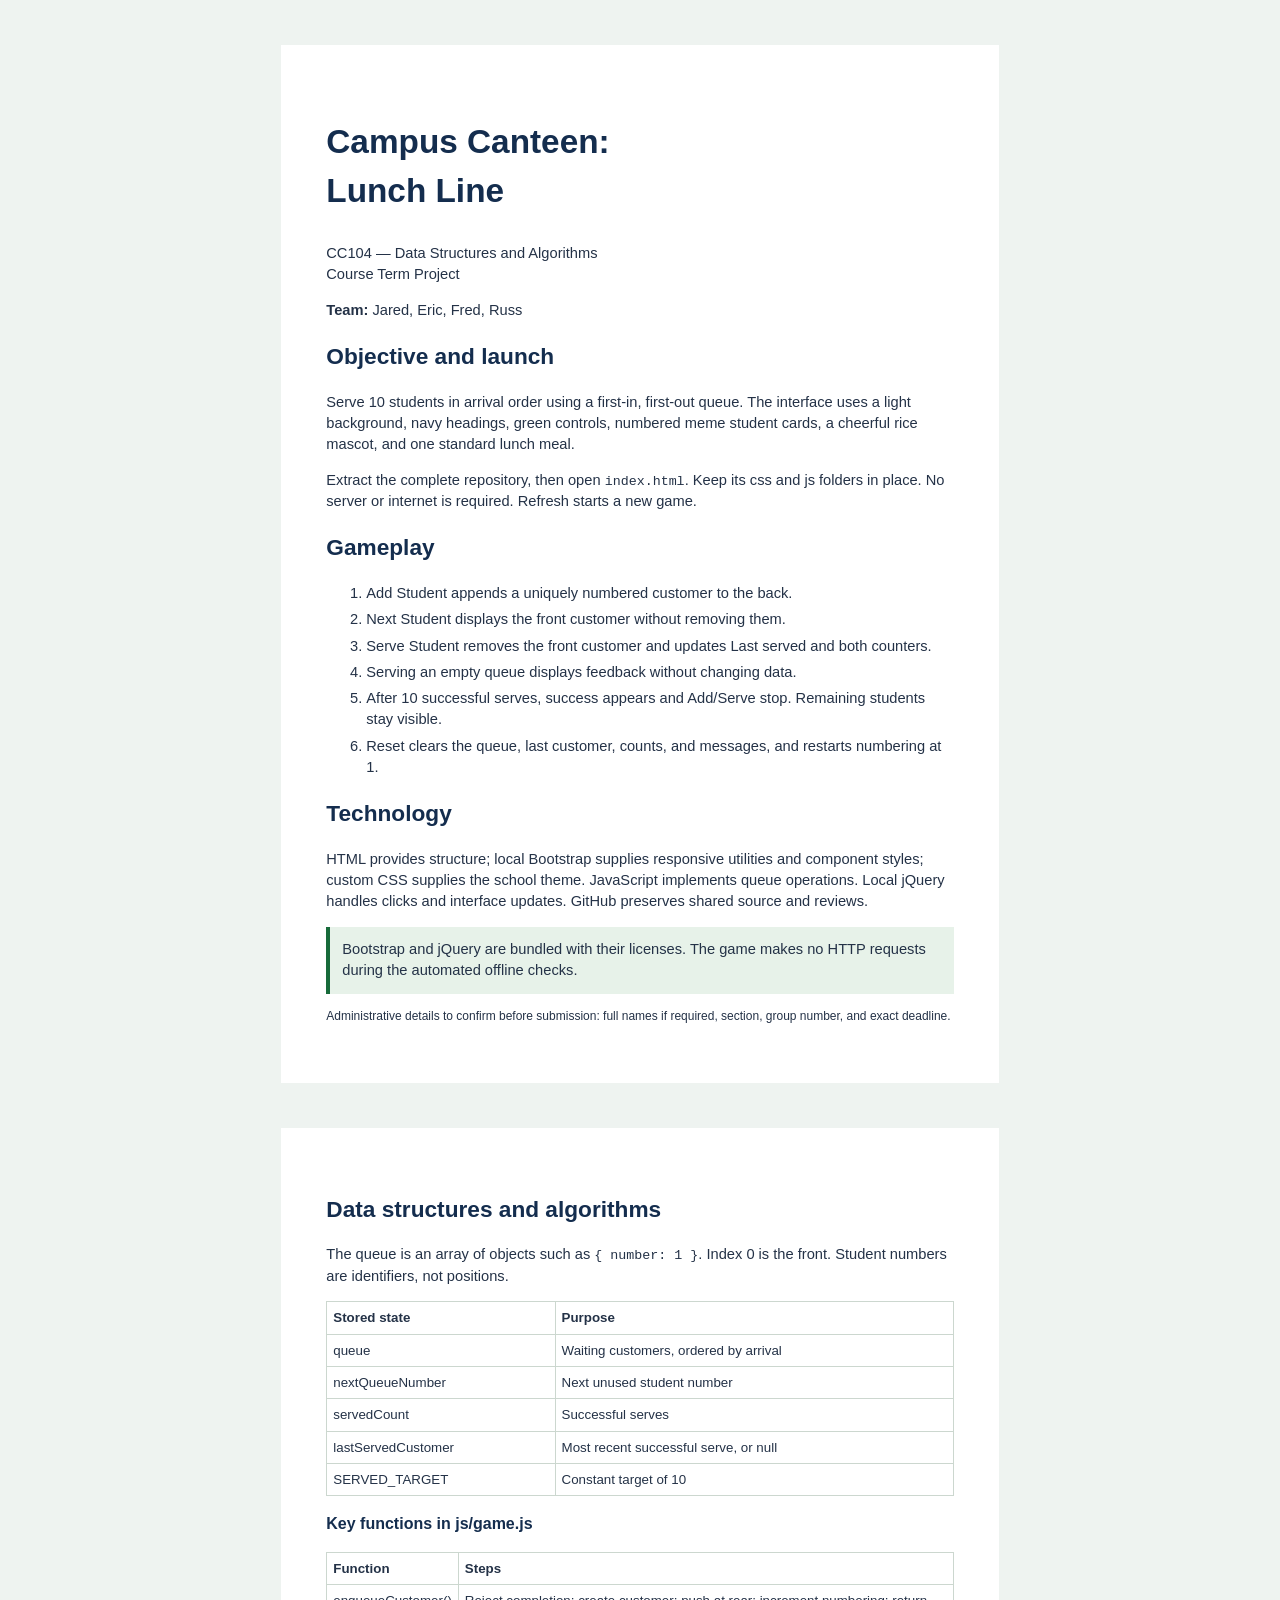
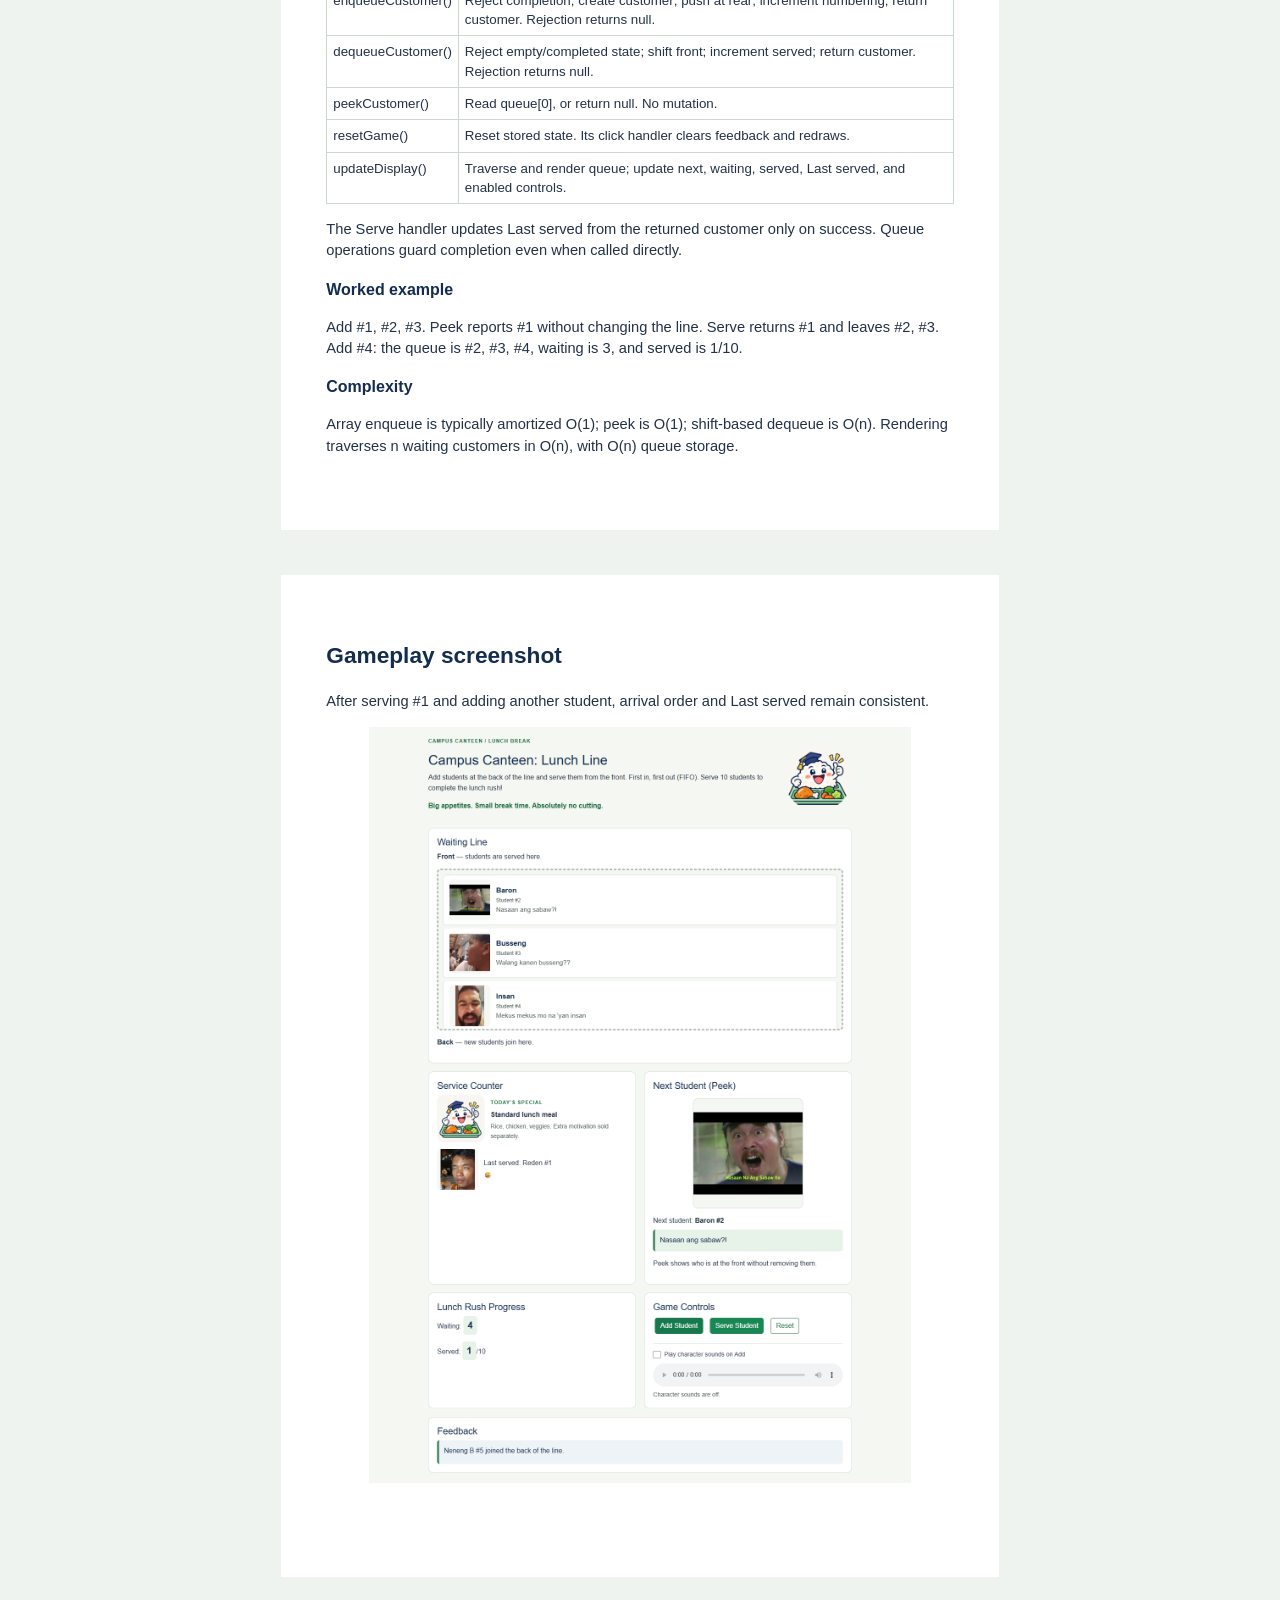
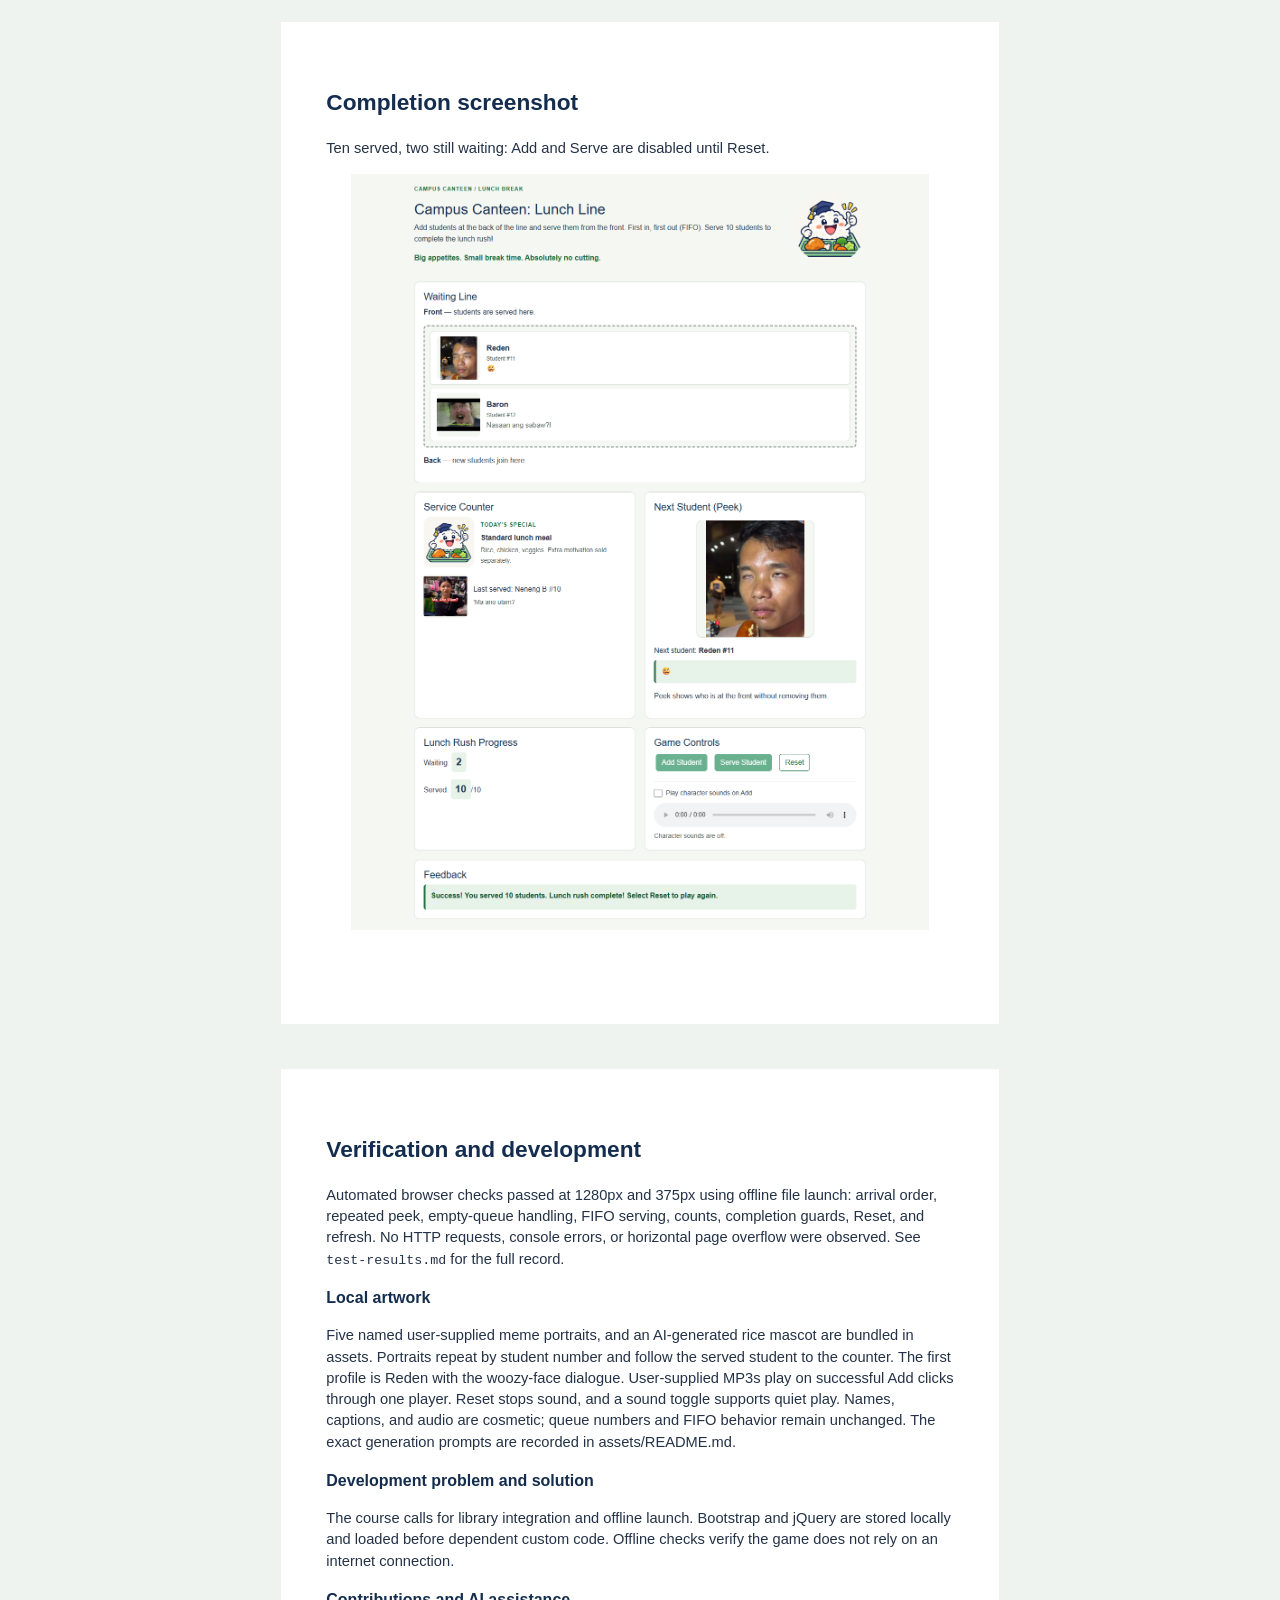
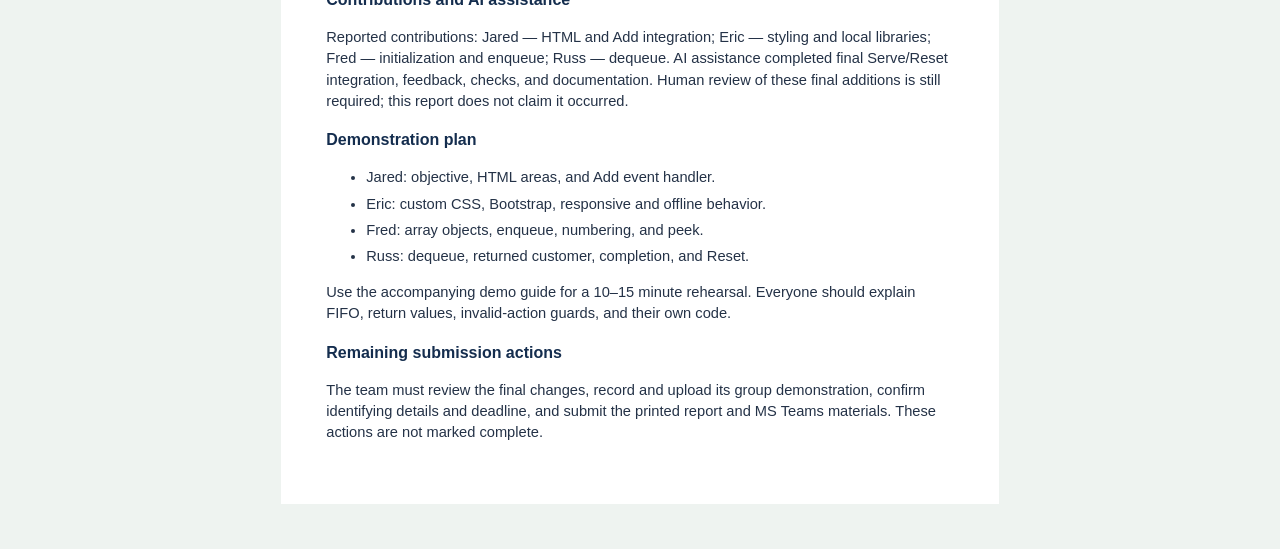
==== commit 0b5a1f2c: "Add Reden portrait and confirmed offline character audio" ====
--- a/docs/project-report.html
+++ b/docs/project-report.html
@@ -32,7 +32,7 @@
 <section class="page"><h2>Gameplay screenshot</h2><p>After serving #1 and adding another student, arrival order and Last served remain consistent.</p><img src="screenshots/playing-1280.png" alt="Actual game showing students 2 through 5 waiting and student 1 last served"></section>
 <section class="page"><h2>Completion screenshot</h2><p>Ten served, two still waiting: Add and Serve are disabled until Reset.</p><img src="screenshots/success.png" alt="Actual game at 10 served with success feedback"></section>
 <section class="page"><h2>Verification and development</h2><p>Automated browser checks passed at 1280px and 375px using offline file launch: arrival order, repeated peek, empty-queue handling, FIFO serving, counts, completion guards, Reset, and refresh. No HTTP requests, console errors, or horizontal page overflow were observed. See <code>test-results.md</code> for the full record.</p>
-<h3>Local artwork</h3><p>Five named user-supplied meme portraits, and an AI-generated rice mascot are bundled in assets. Portraits repeat by student number and follow the served student to the counter. Captions are cosmetic; queue numbers and FIFO behavior remain unchanged. The exact generation prompts are recorded in assets/README.md.</p><h3>Development problem and solution</h3><p>The course calls for library integration and offline launch. Bootstrap and jQuery are stored locally and loaded before dependent custom code. Offline checks verify the game does not rely on an internet connection.</p>
+<h3>Local artwork</h3><p>Five named user-supplied meme portraits, and an AI-generated rice mascot are bundled in assets. Portraits repeat by student number and follow the served student to the counter. The first profile is Reden with the woozy-face dialogue. User-supplied MP3s play on successful Add clicks through one player. Reset stops sound, and a sound toggle supports quiet play. Names, captions, and audio are cosmetic; queue numbers and FIFO behavior remain unchanged. The exact generation prompts are recorded in assets/README.md.</p><h3>Development problem and solution</h3><p>The course calls for library integration and offline launch. Bootstrap and jQuery are stored locally and loaded before dependent custom code. Offline checks verify the game does not rely on an internet connection.</p>
 <h3>Contributions and AI assistance</h3><p>Reported contributions: Jared — HTML and Add integration; Eric — styling and local libraries; Fred — initialization and enqueue; Russ — dequeue. AI assistance completed final Serve/Reset integration, feedback, checks, and documentation. Human review of these final additions is still required; this report does not claim it occurred.</p>
 <h3>Demonstration plan</h3><ul><li>Jared: objective, HTML areas, and Add event handler.</li><li>Eric: custom CSS, Bootstrap, responsive and offline behavior.</li><li>Fred: array objects, enqueue, numbering, and peek.</li><li>Russ: dequeue, returned customer, completion, and Reset.</li></ul>
 <p>Use the accompanying demo guide for a 10–15 minute rehearsal. Everyone should explain FIFO, return values, invalid-action guards, and their own code.</p>
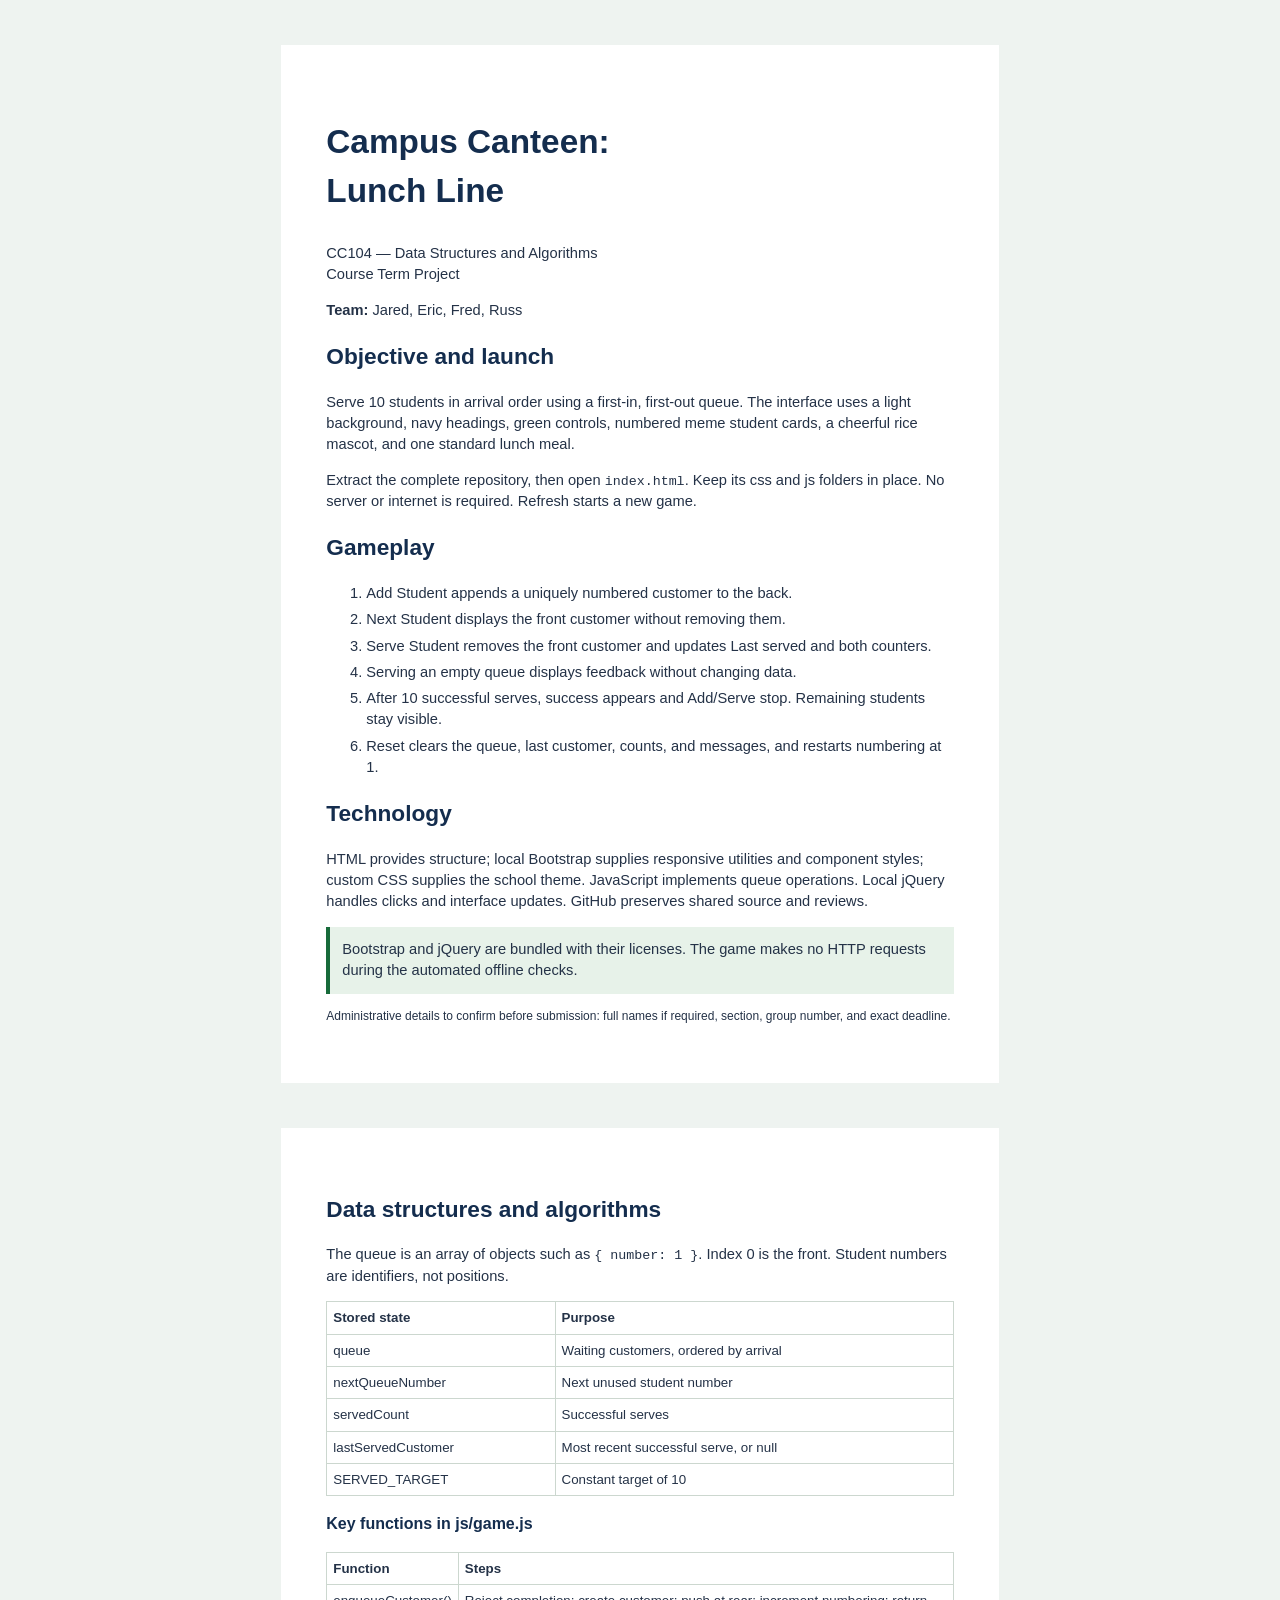
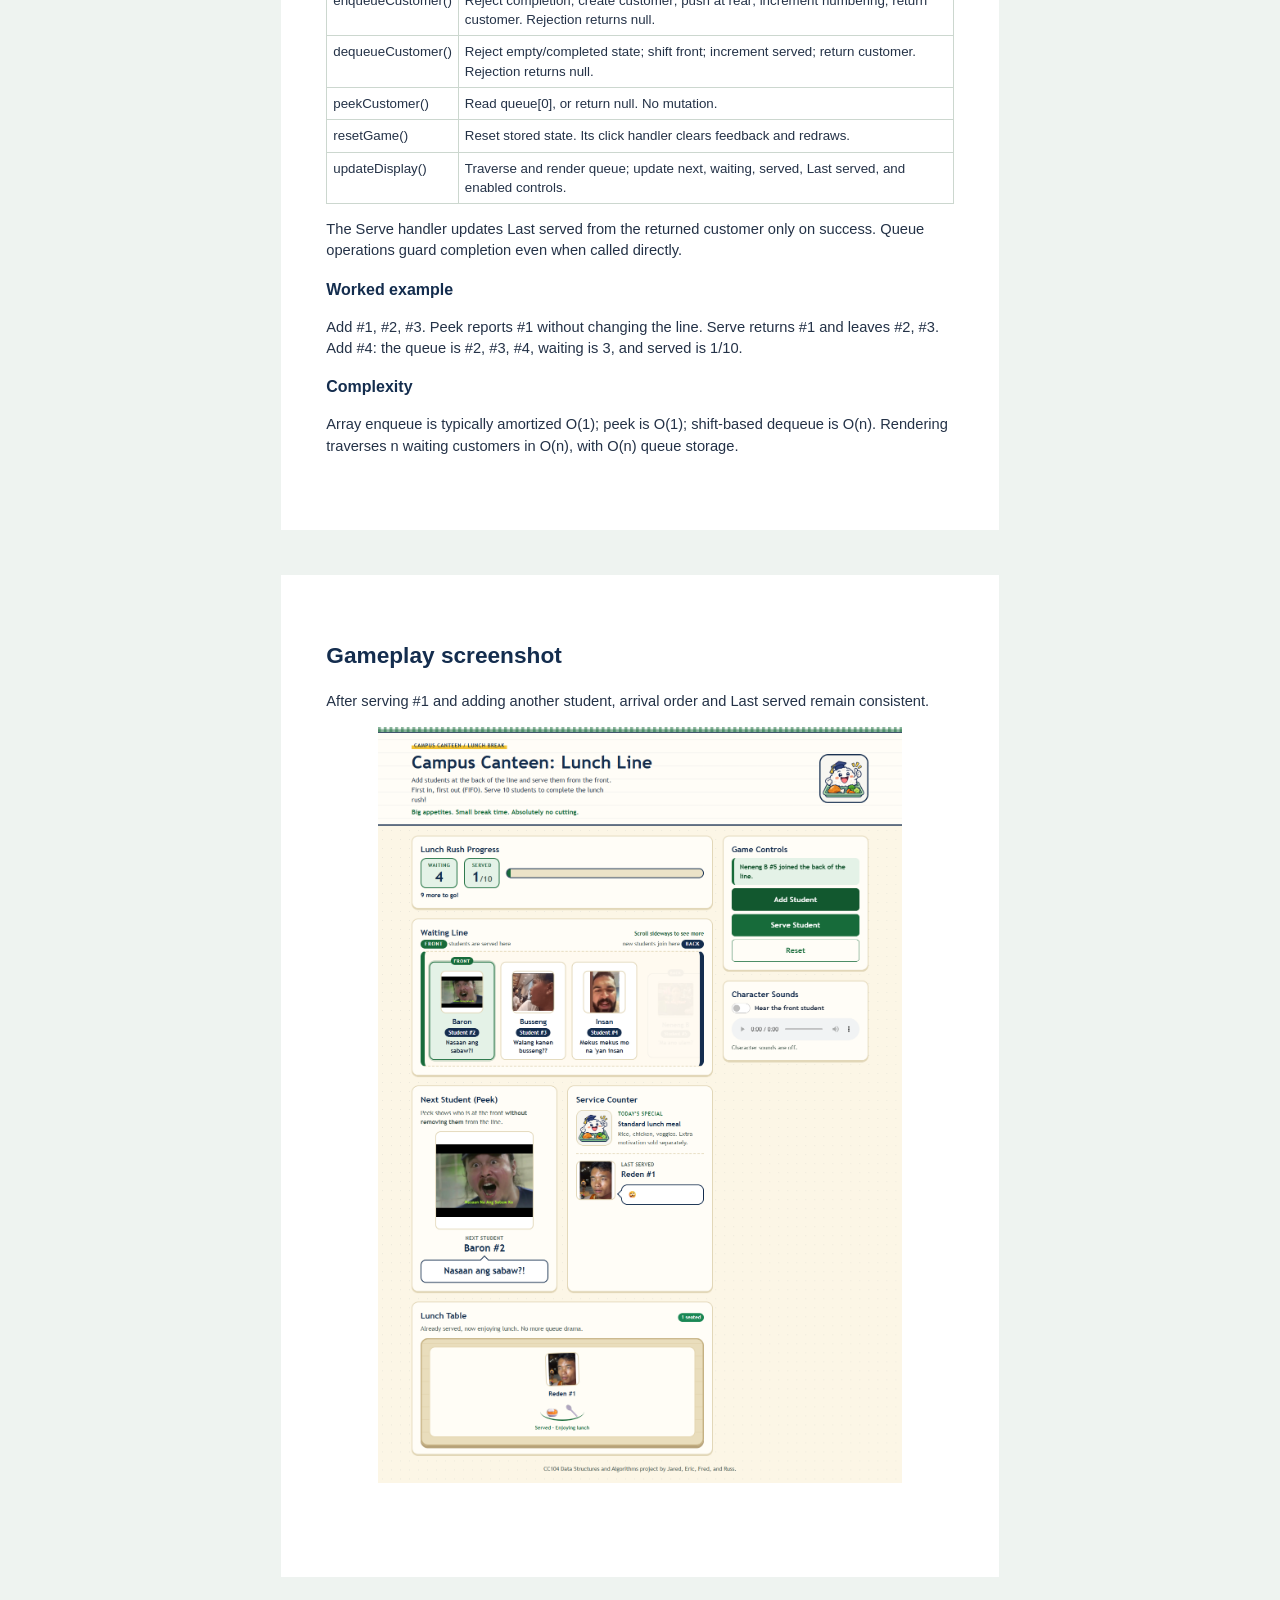
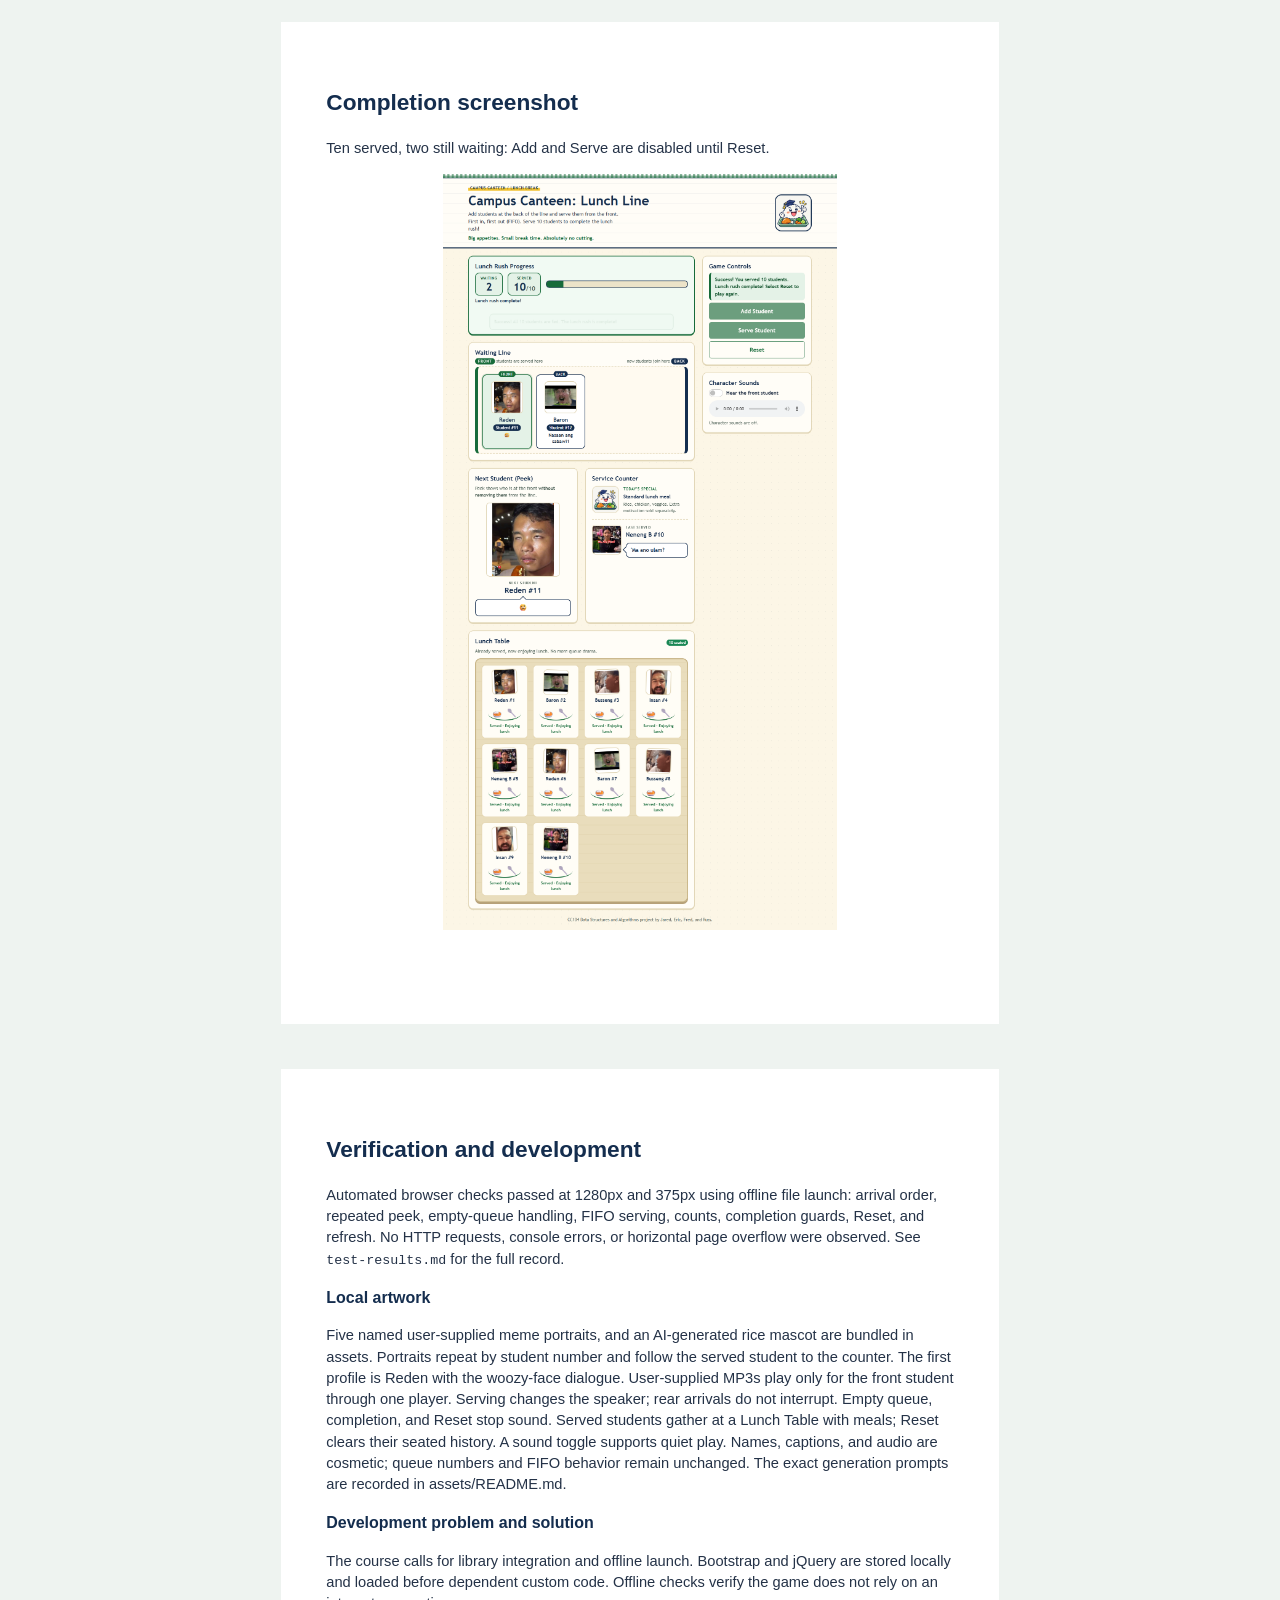
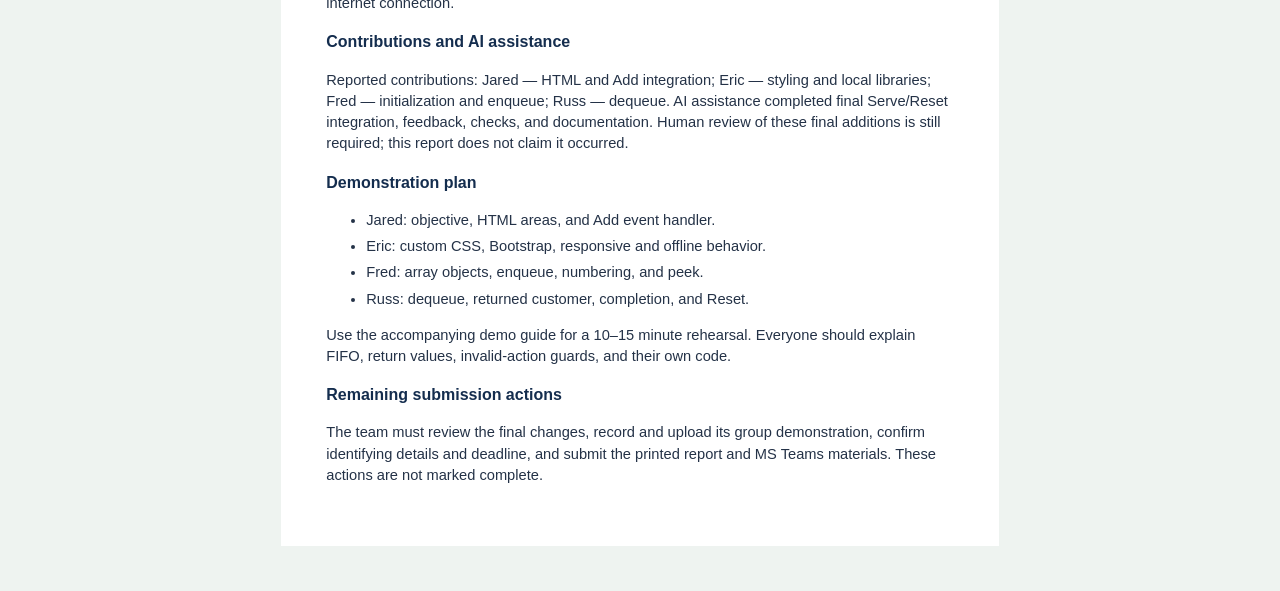
==== commit 4f24ffec: "Play only the front student voice and seat served students at lunch" ====
--- a/docs/project-report.html
+++ b/docs/project-report.html
@@ -32,7 +32,7 @@
 <section class="page"><h2>Gameplay screenshot</h2><p>After serving #1 and adding another student, arrival order and Last served remain consistent.</p><img src="screenshots/playing-1280.png" alt="Actual game showing students 2 through 5 waiting and student 1 last served"></section>
 <section class="page"><h2>Completion screenshot</h2><p>Ten served, two still waiting: Add and Serve are disabled until Reset.</p><img src="screenshots/success.png" alt="Actual game at 10 served with success feedback"></section>
 <section class="page"><h2>Verification and development</h2><p>Automated browser checks passed at 1280px and 375px using offline file launch: arrival order, repeated peek, empty-queue handling, FIFO serving, counts, completion guards, Reset, and refresh. No HTTP requests, console errors, or horizontal page overflow were observed. See <code>test-results.md</code> for the full record.</p>
-<h3>Local artwork</h3><p>Five named user-supplied meme portraits, and an AI-generated rice mascot are bundled in assets. Portraits repeat by student number and follow the served student to the counter. The first profile is Reden with the woozy-face dialogue. User-supplied MP3s play on successful Add clicks through one player. Reset stops sound, and a sound toggle supports quiet play. Names, captions, and audio are cosmetic; queue numbers and FIFO behavior remain unchanged. The exact generation prompts are recorded in assets/README.md.</p><h3>Development problem and solution</h3><p>The course calls for library integration and offline launch. Bootstrap and jQuery are stored locally and loaded before dependent custom code. Offline checks verify the game does not rely on an internet connection.</p>
+<h3>Local artwork</h3><p>Five named user-supplied meme portraits, and an AI-generated rice mascot are bundled in assets. Portraits repeat by student number and follow the served student to the counter. The first profile is Reden with the woozy-face dialogue. User-supplied MP3s play only for the front student through one player. Serving changes the speaker; rear arrivals do not interrupt. Empty queue, completion, and Reset stop sound. Served students gather at a Lunch Table with meals; Reset clears their seated history. A sound toggle supports quiet play. Names, captions, and audio are cosmetic; queue numbers and FIFO behavior remain unchanged. The exact generation prompts are recorded in assets/README.md.</p><h3>Development problem and solution</h3><p>The course calls for library integration and offline launch. Bootstrap and jQuery are stored locally and loaded before dependent custom code. Offline checks verify the game does not rely on an internet connection.</p>
 <h3>Contributions and AI assistance</h3><p>Reported contributions: Jared — HTML and Add integration; Eric — styling and local libraries; Fred — initialization and enqueue; Russ — dequeue. AI assistance completed final Serve/Reset integration, feedback, checks, and documentation. Human review of these final additions is still required; this report does not claim it occurred.</p>
 <h3>Demonstration plan</h3><ul><li>Jared: objective, HTML areas, and Add event handler.</li><li>Eric: custom CSS, Bootstrap, responsive and offline behavior.</li><li>Fred: array objects, enqueue, numbering, and peek.</li><li>Russ: dequeue, returned customer, completion, and Reset.</li></ul>
 <p>Use the accompanying demo guide for a 10–15 minute rehearsal. Everyone should explain FIFO, return values, invalid-action guards, and their own code.</p>
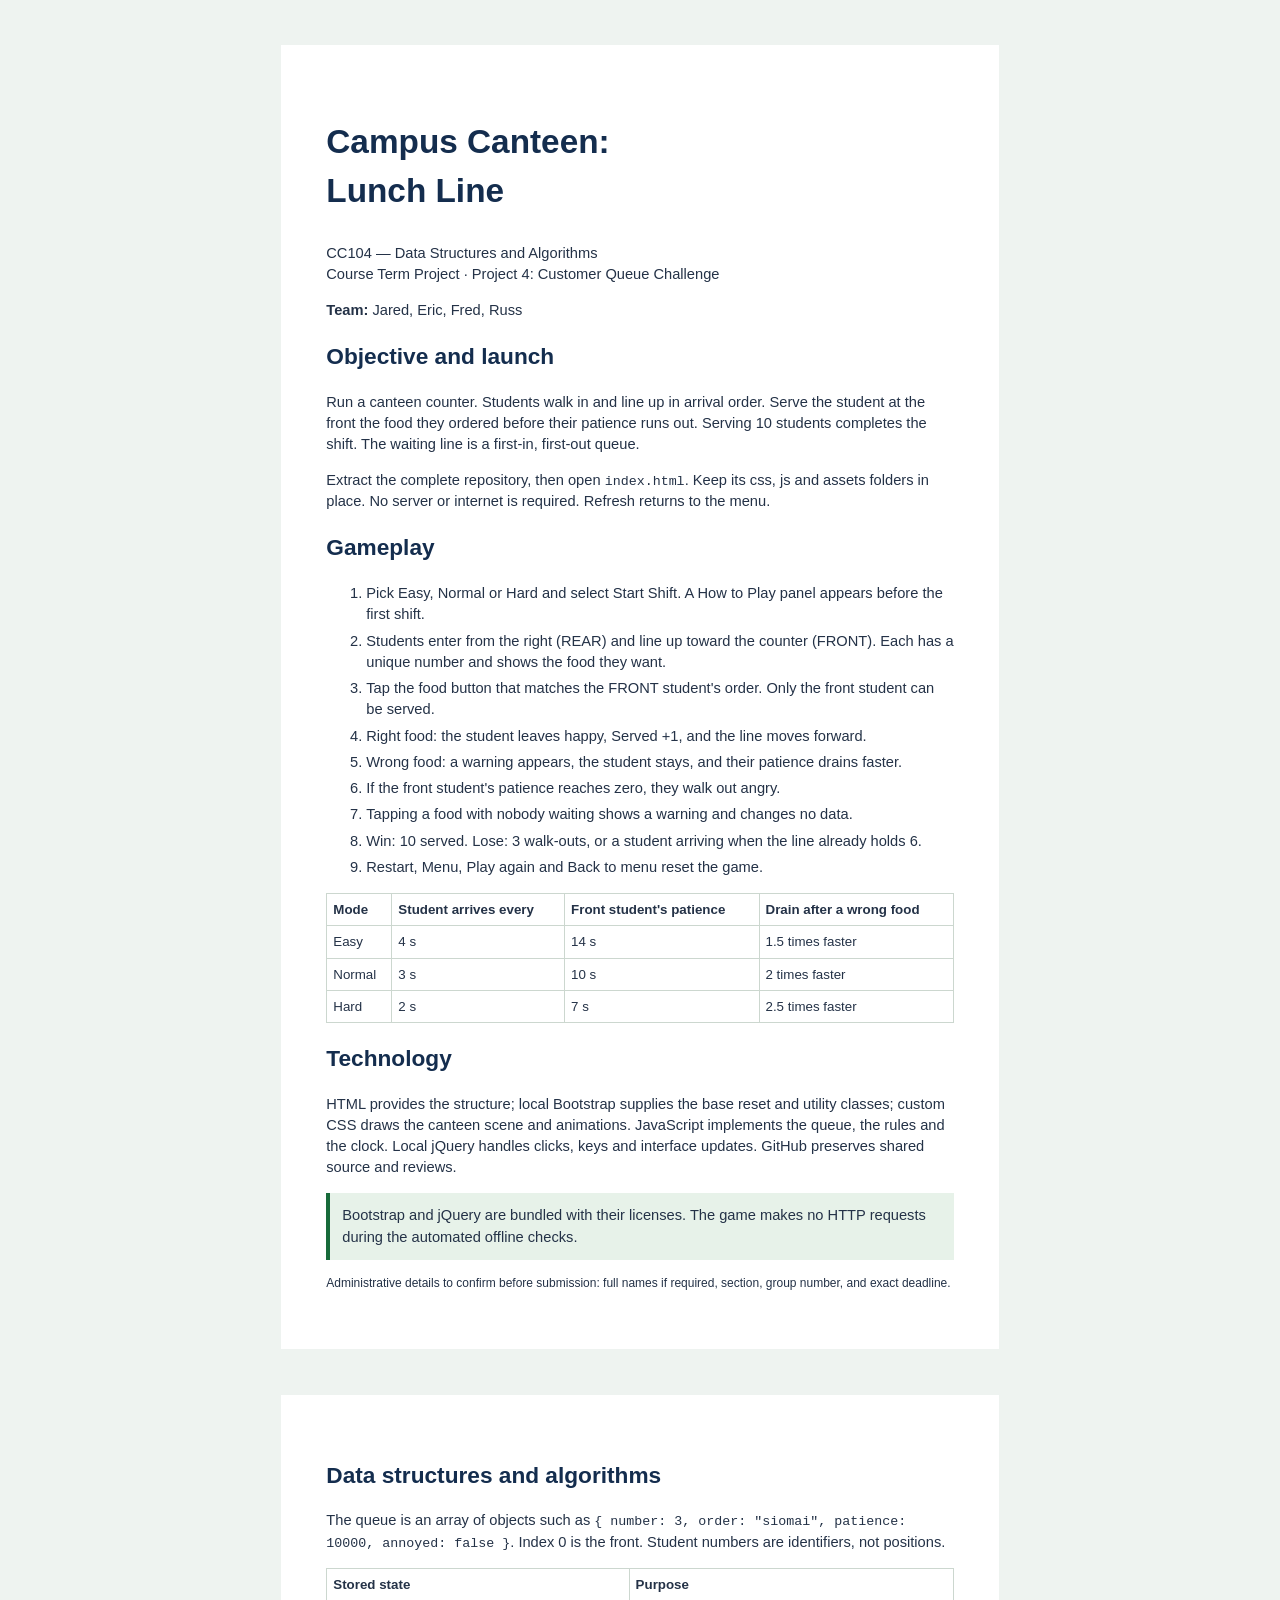
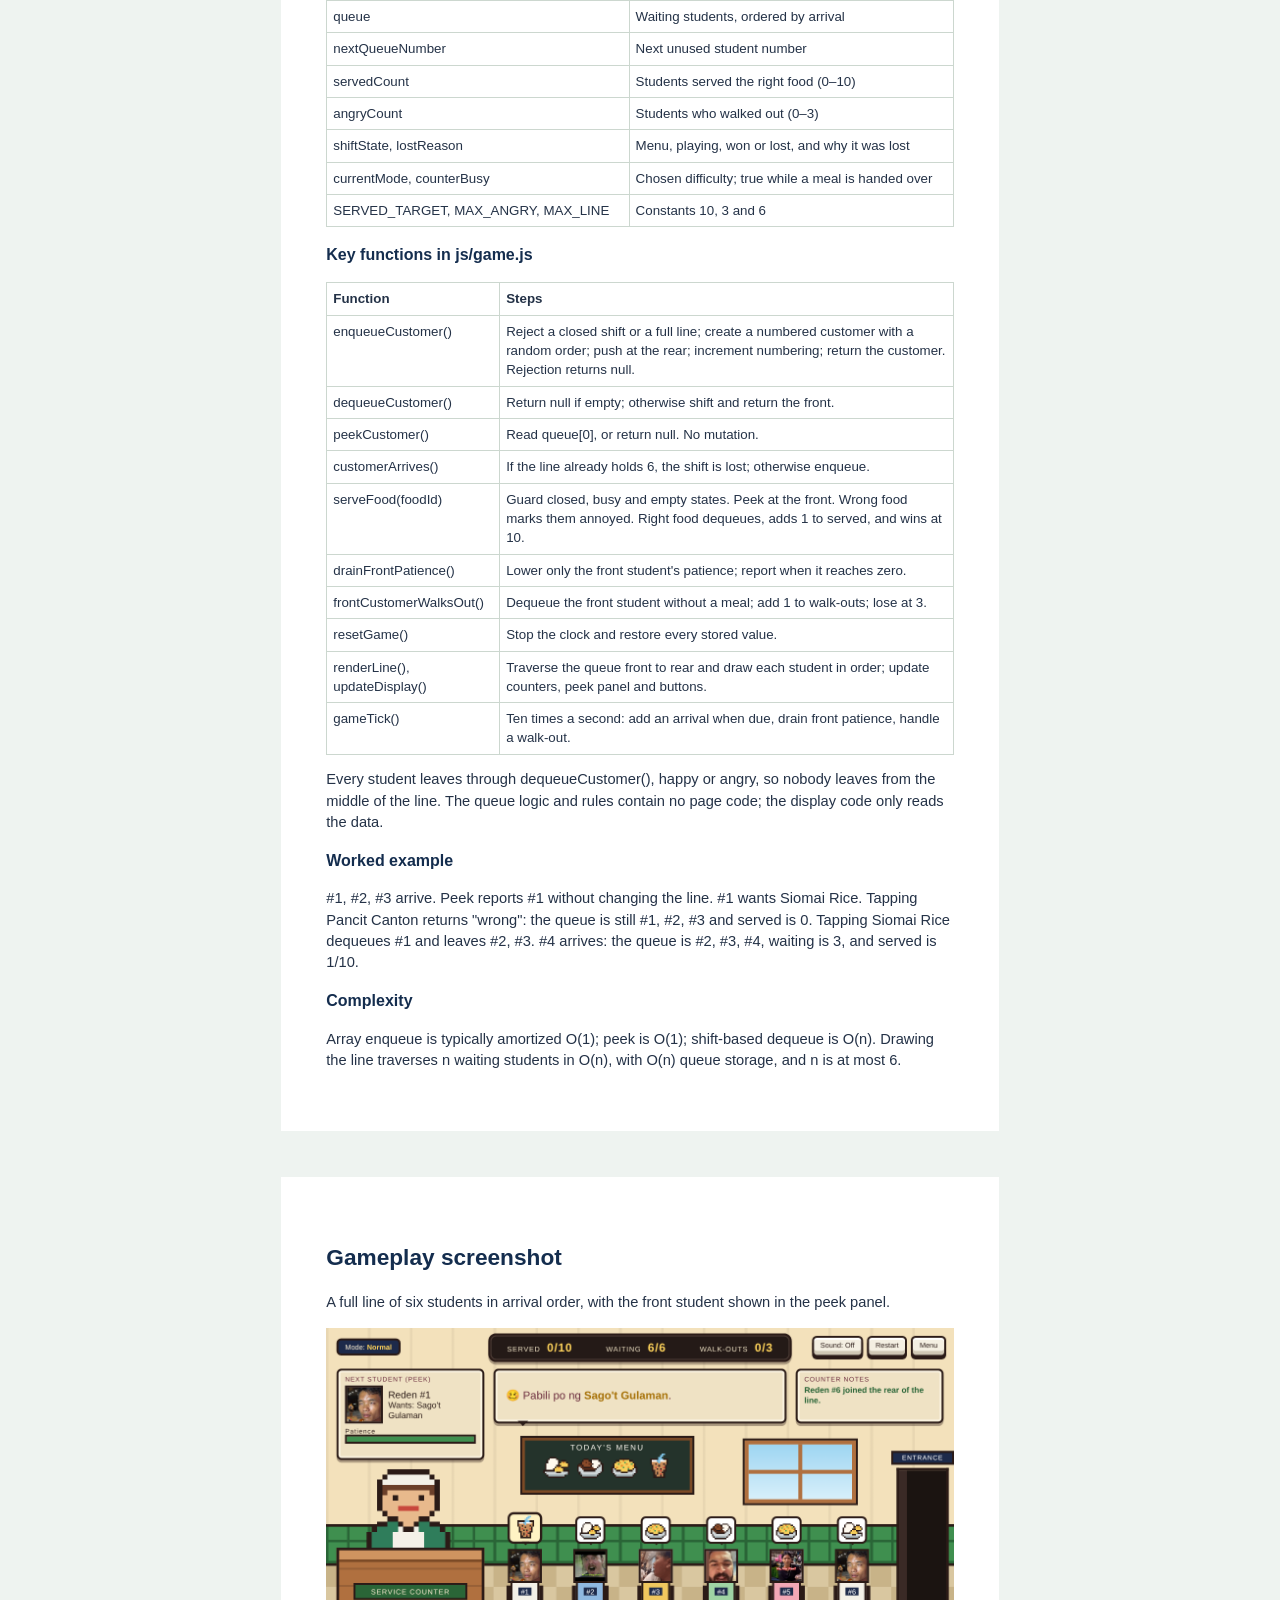
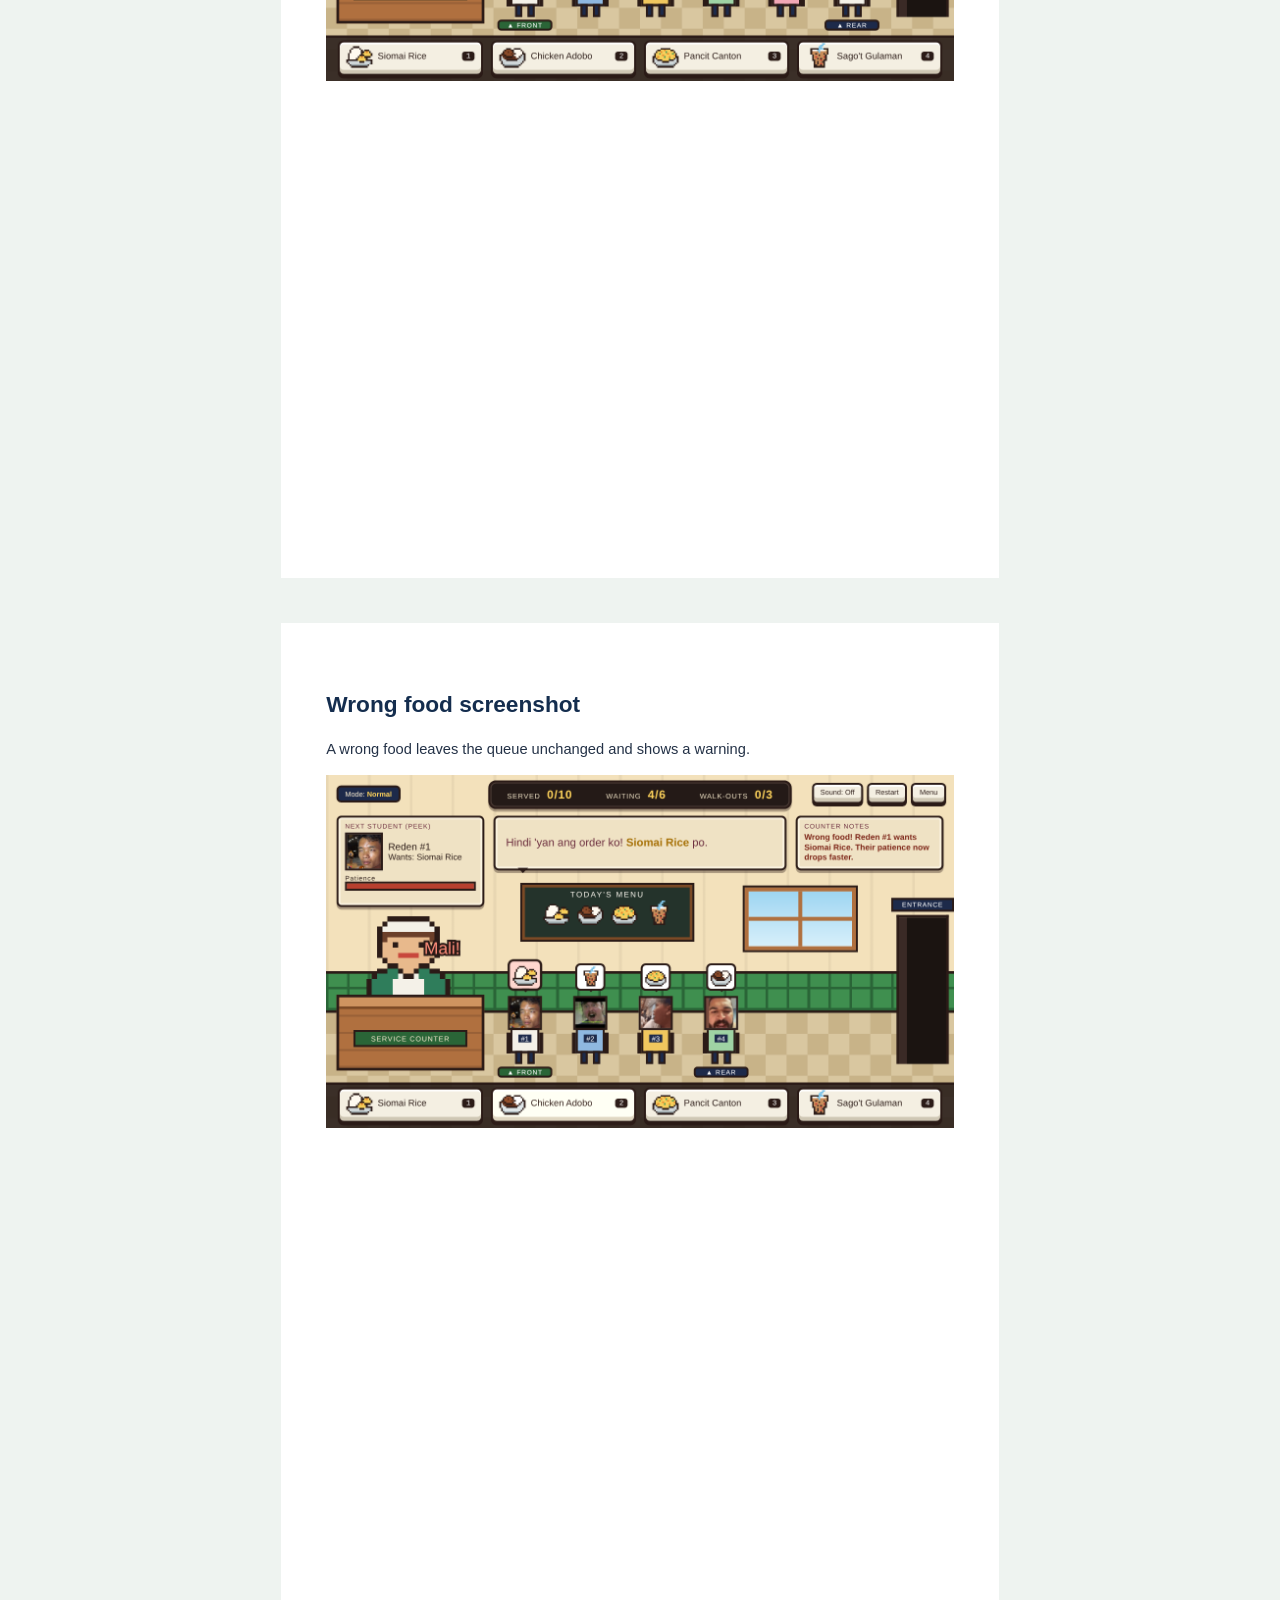
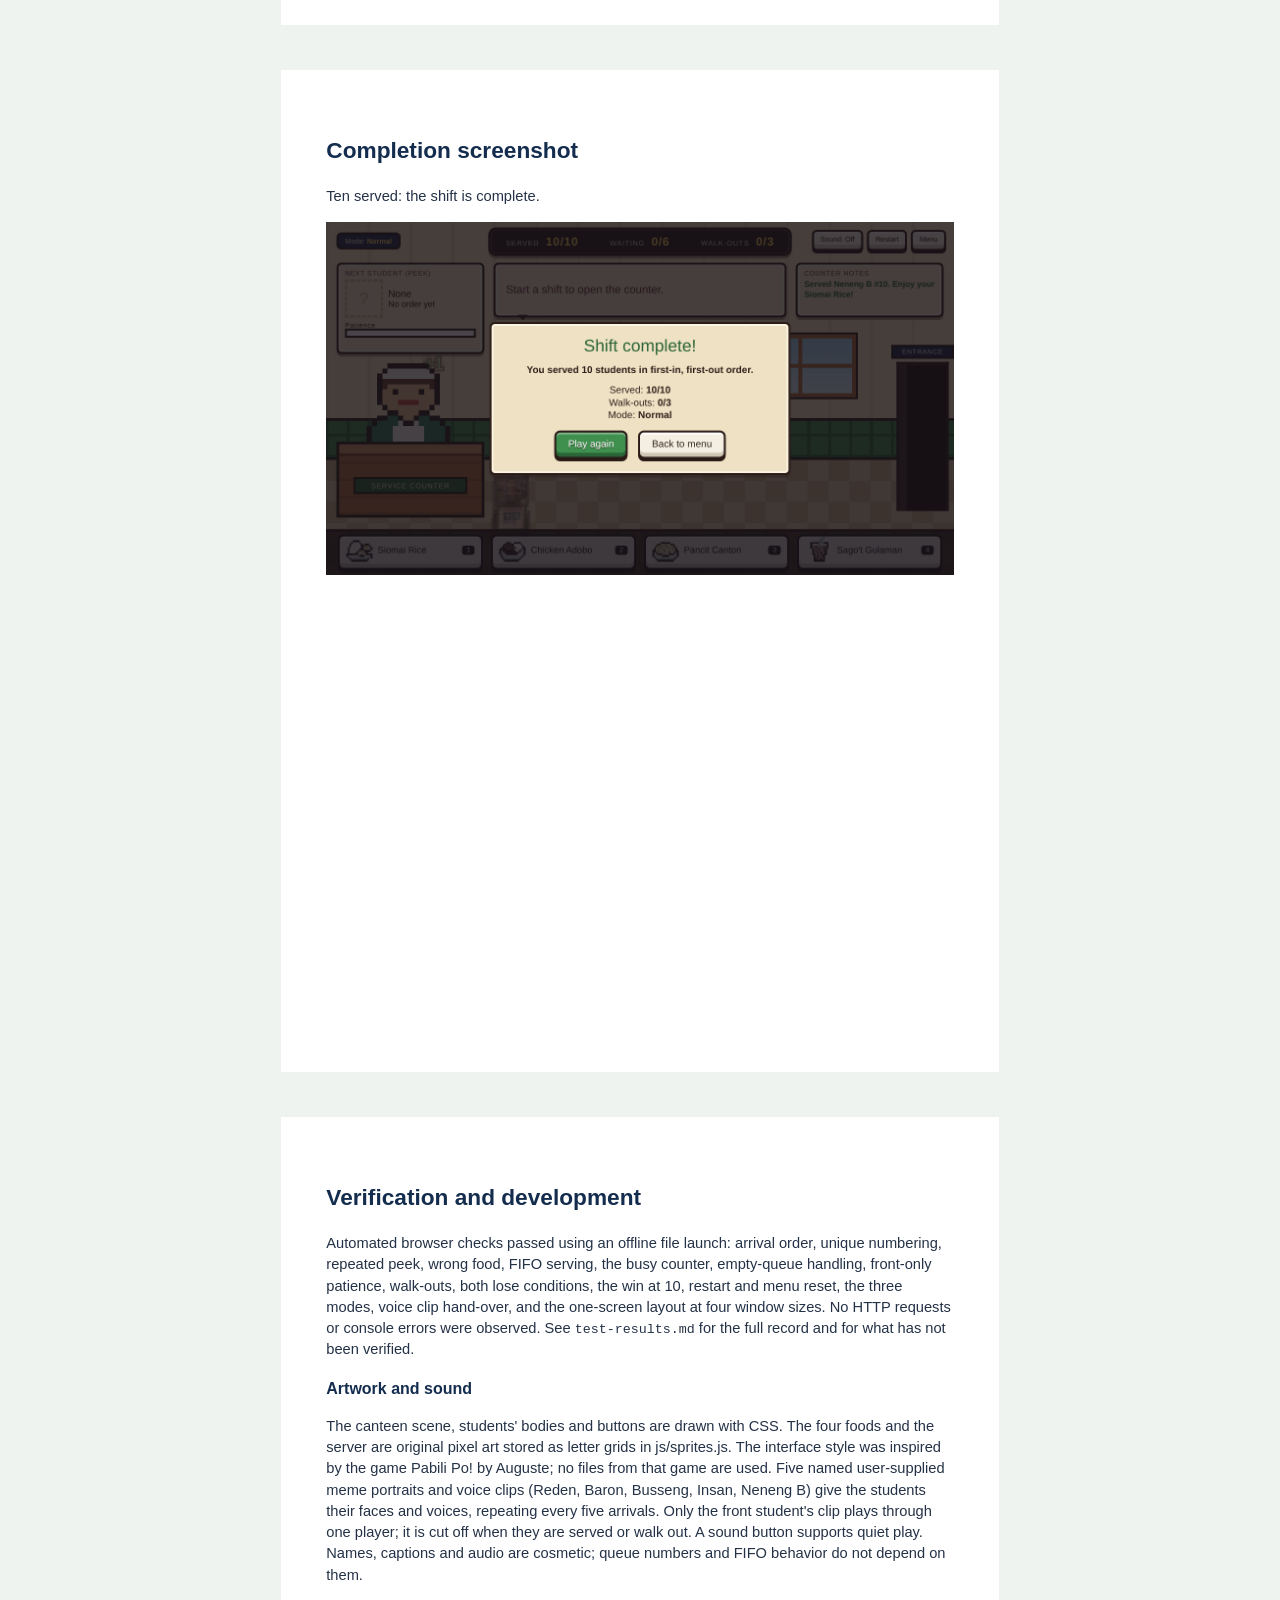
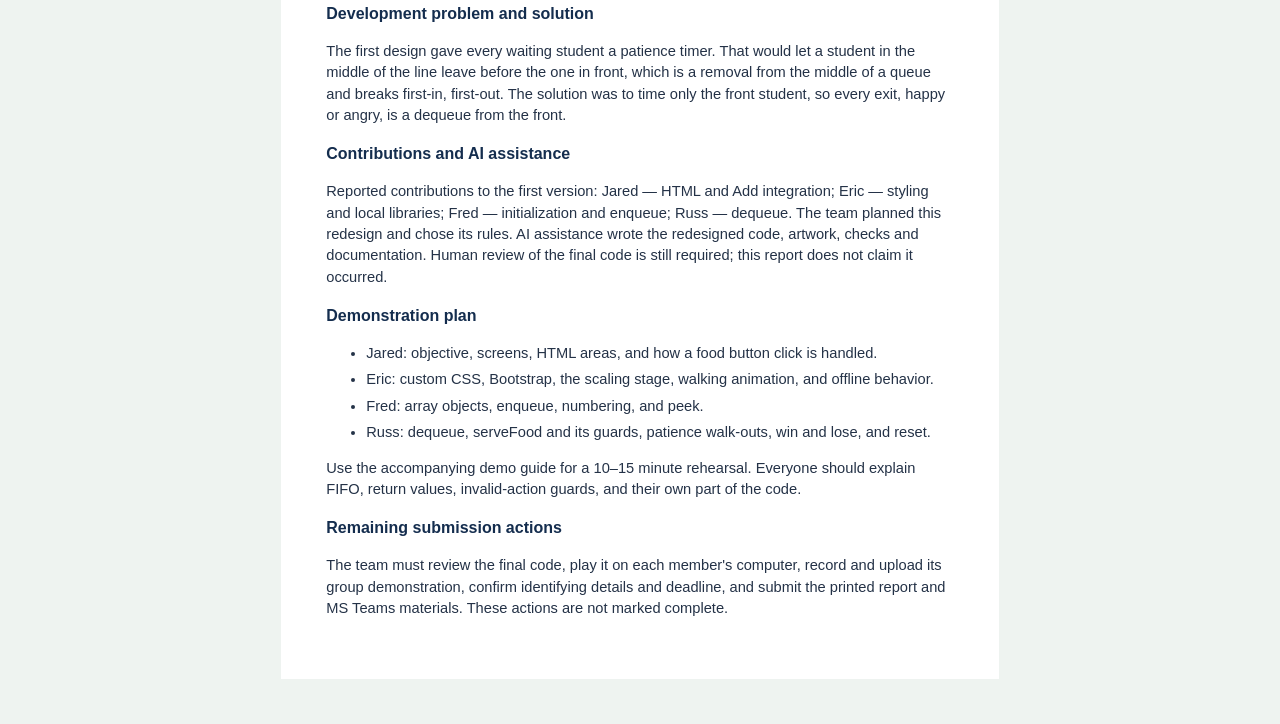
==== commit 9b0bb414: "Redo the game as a canteen shift with walking students and food orders Students arrive on their own," ====
--- a/docs/project-report.html
+++ b/docs/project-report.html
@@ -9,32 +9,40 @@
 .note{background:#e7f2e9;padding:12px;border-left:4px solid #176b3a}.small{font-size:9pt}
 @page{size:A4;margin:10mm}@media print{body{background:white}.page{width:auto;min-height:0;margin:0;padding:0;break-after:page}.page:last-child{break-after:auto}h2,h3{break-after:avoid}tr,img{break-inside:avoid}}
 </style></head><body>
-<section class="page"><h1>Campus Canteen:<br>Lunch Line</h1><p>CC104 — Data Structures and Algorithms<br>Course Term Project</p>
+<section class="page"><h1>Campus Canteen:<br>Lunch Line</h1><p>CC104 — Data Structures and Algorithms<br>Course Term Project · Project 4: Customer Queue Challenge</p>
 <p><strong>Team:</strong> Jared, Eric, Fred, Russ</p>
-<h2>Objective and launch</h2><p>Serve 10 students in arrival order using a first-in, first-out queue. The interface uses a light background, navy headings, green controls, numbered meme student cards, a cheerful rice mascot, and one standard lunch meal.</p>
-<p>Extract the complete repository, then open <code>index.html</code>. Keep its css and js folders in place. No server or internet is required. Refresh starts a new game.</p>
-<h2>Gameplay</h2><ol><li>Add Student appends a uniquely numbered customer to the back.</li><li>Next Student displays the front customer without removing them.</li><li>Serve Student removes the front customer and updates Last served and both counters.</li><li>Serving an empty queue displays feedback without changing data.</li><li>After 10 successful serves, success appears and Add/Serve stop. Remaining students stay visible.</li><li>Reset clears the queue, last customer, counts, and messages, and restarts numbering at 1.</li></ol>
-<h2>Technology</h2><p>HTML provides structure; local Bootstrap supplies responsive utilities and component styles; custom CSS supplies the school theme. JavaScript implements queue operations. Local jQuery handles clicks and interface updates. GitHub preserves shared source and reviews.</p>
+<h2>Objective and launch</h2><p>Run a canteen counter. Students walk in and line up in arrival order. Serve the student at the front the food they ordered before their patience runs out. Serving 10 students completes the shift. The waiting line is a first-in, first-out queue.</p>
+<p>Extract the complete repository, then open <code>index.html</code>. Keep its css, js and assets folders in place. No server or internet is required. Refresh returns to the menu.</p>
+<h2>Gameplay</h2><ol><li>Pick Easy, Normal or Hard and select Start Shift. A How to Play panel appears before the first shift.</li><li>Students enter from the right (REAR) and line up toward the counter (FRONT). Each has a unique number and shows the food they want.</li><li>Tap the food button that matches the FRONT student's order. Only the front student can be served.</li><li>Right food: the student leaves happy, Served +1, and the line moves forward.</li><li>Wrong food: a warning appears, the student stays, and their patience drains faster.</li><li>If the front student's patience reaches zero, they walk out angry.</li><li>Tapping a food with nobody waiting shows a warning and changes no data.</li><li>Win: 10 served. Lose: 3 walk-outs, or a student arriving when the line already holds 6.</li><li>Restart, Menu, Play again and Back to menu reset the game.</li></ol>
+<table><tr><th>Mode</th><th>Student arrives every</th><th>Front student's patience</th><th>Drain after a wrong food</th></tr><tr><td>Easy</td><td>4 s</td><td>14 s</td><td>1.5 times faster</td></tr><tr><td>Normal</td><td>3 s</td><td>10 s</td><td>2 times faster</td></tr><tr><td>Hard</td><td>2 s</td><td>7 s</td><td>2.5 times faster</td></tr></table>
+<h2>Technology</h2><p>HTML provides the structure; local Bootstrap supplies the base reset and utility classes; custom CSS draws the canteen scene and animations. JavaScript implements the queue, the rules and the clock. Local jQuery handles clicks, keys and interface updates. GitHub preserves shared source and reviews.</p>
 <p class="note">Bootstrap and jQuery are bundled with their licenses. The game makes no HTTP requests during the automated offline checks.</p>
 <p class="small">Administrative details to confirm before submission: full names if required, section, group number, and exact deadline.</p></section>
 <section class="page"><h2>Data structures and algorithms</h2>
-<p>The queue is an array of objects such as <code>{ number: 1 }</code>. Index 0 is the front. Student numbers are identifiers, not positions.</p>
-<table><tr><th>Stored state</th><th>Purpose</th></tr><tr><td>queue</td><td>Waiting customers, ordered by arrival</td></tr><tr><td>nextQueueNumber</td><td>Next unused student number</td></tr><tr><td>servedCount</td><td>Successful serves</td></tr><tr><td>lastServedCustomer</td><td>Most recent successful serve, or null</td></tr><tr><td>SERVED_TARGET</td><td>Constant target of 10</td></tr></table>
+<p>The queue is an array of objects such as <code>{ number: 3, order: "siomai", patience: 10000, annoyed: false }</code>. Index 0 is the front. Student numbers are identifiers, not positions.</p>
+<table><tr><th>Stored state</th><th>Purpose</th></tr><tr><td>queue</td><td>Waiting students, ordered by arrival</td></tr><tr><td>nextQueueNumber</td><td>Next unused student number</td></tr><tr><td>servedCount</td><td>Students served the right food (0–10)</td></tr><tr><td>angryCount</td><td>Students who walked out (0–3)</td></tr><tr><td>shiftState, lostReason</td><td>Menu, playing, won or lost, and why it was lost</td></tr><tr><td>currentMode, counterBusy</td><td>Chosen difficulty; true while a meal is handed over</td></tr><tr><td>SERVED_TARGET, MAX_ANGRY, MAX_LINE</td><td>Constants 10, 3 and 6</td></tr></table>
 <h3>Key functions in js/game.js</h3><table><tr><th>Function</th><th>Steps</th></tr>
-<tr><td>enqueueCustomer()</td><td>Reject completion; create customer; push at rear; increment numbering; return customer. Rejection returns null.</td></tr>
-<tr><td>dequeueCustomer()</td><td>Reject empty/completed state; shift front; increment served; return customer. Rejection returns null.</td></tr>
+<tr><td>enqueueCustomer()</td><td>Reject a closed shift or a full line; create a numbered customer with a random order; push at the rear; increment numbering; return the customer. Rejection returns null.</td></tr>
+<tr><td>dequeueCustomer()</td><td>Return null if empty; otherwise shift and return the front.</td></tr>
 <tr><td>peekCustomer()</td><td>Read queue[0], or return null. No mutation.</td></tr>
-<tr><td>resetGame()</td><td>Reset stored state. Its click handler clears feedback and redraws.</td></tr>
-<tr><td>updateDisplay()</td><td>Traverse and render queue; update next, waiting, served, Last served, and enabled controls.</td></tr></table>
-<p>The Serve handler updates Last served from the returned customer only on success. Queue operations guard completion even when called directly.</p>
-<h3>Worked example</h3><p>Add #1, #2, #3. Peek reports #1 without changing the line. Serve returns #1 and leaves #2, #3. Add #4: the queue is #2, #3, #4, waiting is 3, and served is 1/10.</p>
-<h3>Complexity</h3><p>Array enqueue is typically amortized O(1); peek is O(1); shift-based dequeue is O(n). Rendering traverses n waiting customers in O(n), with O(n) queue storage.</p></section>
-<section class="page"><h2>Gameplay screenshot</h2><p>After serving #1 and adding another student, arrival order and Last served remain consistent.</p><img src="screenshots/playing-1280.png" alt="Actual game showing students 2 through 5 waiting and student 1 last served"></section>
-<section class="page"><h2>Completion screenshot</h2><p>Ten served, two still waiting: Add and Serve are disabled until Reset.</p><img src="screenshots/success.png" alt="Actual game at 10 served with success feedback"></section>
-<section class="page"><h2>Verification and development</h2><p>Automated browser checks passed at 1280px and 375px using offline file launch: arrival order, repeated peek, empty-queue handling, FIFO serving, counts, completion guards, Reset, and refresh. No HTTP requests, console errors, or horizontal page overflow were observed. See <code>test-results.md</code> for the full record.</p>
-<h3>Local artwork</h3><p>Five named user-supplied meme portraits, and an AI-generated rice mascot are bundled in assets. Portraits repeat by student number and follow the served student to the counter. The first profile is Reden with the woozy-face dialogue. User-supplied MP3s play only for the front student through one player. Serving changes the speaker; rear arrivals do not interrupt. Empty queue, completion, and Reset stop sound. Served students gather at a Lunch Table with meals; Reset clears their seated history. A sound toggle supports quiet play. Names, captions, and audio are cosmetic; queue numbers and FIFO behavior remain unchanged. The exact generation prompts are recorded in assets/README.md.</p><h3>Development problem and solution</h3><p>The course calls for library integration and offline launch. Bootstrap and jQuery are stored locally and loaded before dependent custom code. Offline checks verify the game does not rely on an internet connection.</p>
-<h3>Contributions and AI assistance</h3><p>Reported contributions: Jared — HTML and Add integration; Eric — styling and local libraries; Fred — initialization and enqueue; Russ — dequeue. AI assistance completed final Serve/Reset integration, feedback, checks, and documentation. Human review of these final additions is still required; this report does not claim it occurred.</p>
-<h3>Demonstration plan</h3><ul><li>Jared: objective, HTML areas, and Add event handler.</li><li>Eric: custom CSS, Bootstrap, responsive and offline behavior.</li><li>Fred: array objects, enqueue, numbering, and peek.</li><li>Russ: dequeue, returned customer, completion, and Reset.</li></ul>
-<p>Use the accompanying demo guide for a 10–15 minute rehearsal. Everyone should explain FIFO, return values, invalid-action guards, and their own code.</p>
-<h3>Remaining submission actions</h3><p>The team must review the final changes, record and upload its group demonstration, confirm identifying details and deadline, and submit the printed report and MS Teams materials. These actions are not marked complete.</p></section>
-</body></html>+<tr><td>customerArrives()</td><td>If the line already holds 6, the shift is lost; otherwise enqueue.</td></tr>
+<tr><td>serveFood(foodId)</td><td>Guard closed, busy and empty states. Peek at the front. Wrong food marks them annoyed. Right food dequeues, adds 1 to served, and wins at 10.</td></tr>
+<tr><td>drainFrontPatience()</td><td>Lower only the front student's patience; report when it reaches zero.</td></tr>
+<tr><td>frontCustomerWalksOut()</td><td>Dequeue the front student without a meal; add 1 to walk-outs; lose at 3.</td></tr>
+<tr><td>resetGame()</td><td>Stop the clock and restore every stored value.</td></tr>
+<tr><td>renderLine(), updateDisplay()</td><td>Traverse the queue front to rear and draw each student in order; update counters, peek panel and buttons.</td></tr>
+<tr><td>gameTick()</td><td>Ten times a second: add an arrival when due, drain front patience, handle a walk-out.</td></tr></table>
+<p>Every student leaves through dequeueCustomer(), happy or angry, so nobody leaves from the middle of the line. The queue logic and rules contain no page code; the display code only reads the data.</p>
+<h3>Worked example</h3><p>#1, #2, #3 arrive. Peek reports #1 without changing the line. #1 wants Siomai Rice. Tapping Pancit Canton returns "wrong": the queue is still #1, #2, #3 and served is 0. Tapping Siomai Rice dequeues #1 and leaves #2, #3. #4 arrives: the queue is #2, #3, #4, waiting is 3, and served is 1/10.</p>
+<h3>Complexity</h3><p>Array enqueue is typically amortized O(1); peek is O(1); shift-based dequeue is O(n). Drawing the line traverses n waiting students in O(n), with O(n) queue storage, and n is at most 6.</p></section>
+<section class="page"><h2>Gameplay screenshot</h2><p>A full line of six students in arrival order, with the front student shown in the peek panel.</p><img src="screenshots/full-line.png" alt="Actual game showing six numbered students lined up between the counter and the entrance"></section>
+<section class="page"><h2>Wrong food screenshot</h2><p>A wrong food leaves the queue unchanged and shows a warning.</p><img src="screenshots/wrong-food.png" alt="Actual game showing the wrong food warning with the same four students still in line"></section>
+<section class="page"><h2>Completion screenshot</h2><p>Ten served: the shift is complete.</p><img src="screenshots/shift-complete.png" alt="Actual game showing Shift complete with 10 of 10 served"></section>
+<section class="page"><h2>Verification and development</h2><p>Automated browser checks passed using an offline file launch: arrival order, unique numbering, repeated peek, wrong food, FIFO serving, the busy counter, empty-queue handling, front-only patience, walk-outs, both lose conditions, the win at 10, restart and menu reset, the three modes, voice clip hand-over, and the one-screen layout at four window sizes. No HTTP requests or console errors were observed. See <code>test-results.md</code> for the full record and for what has not been verified.</p>
+<h3>Artwork and sound</h3><p>The canteen scene, students' bodies and buttons are drawn with CSS. The four foods and the server are original pixel art stored as letter grids in js/sprites.js. The interface style was inspired by the game Pabili Po! by Auguste; no files from that game are used. Five named user-supplied meme portraits and voice clips (Reden, Baron, Busseng, Insan, Neneng B) give the students their faces and voices, repeating every five arrivals. Only the front student's clip plays through one player; it is cut off when they are served or walk out. A sound button supports quiet play. Names, captions and audio are cosmetic; queue numbers and FIFO behavior do not depend on them.</p>
+<h3>Development problem and solution</h3><p>The first design gave every waiting student a patience timer. That would let a student in the middle of the line leave before the one in front, which is a removal from the middle of a queue and breaks first-in, first-out. The solution was to time only the front student, so every exit, happy or angry, is a dequeue from the front.</p>
+<h3>Contributions and AI assistance</h3><p>Reported contributions to the first version: Jared — HTML and Add integration; Eric — styling and local libraries; Fred — initialization and enqueue; Russ — dequeue. The team planned this redesign and chose its rules. AI assistance wrote the redesigned code, artwork, checks and documentation. Human review of the final code is still required; this report does not claim it occurred.</p>
+<h3>Demonstration plan</h3><ul><li>Jared: objective, screens, HTML areas, and how a food button click is handled.</li><li>Eric: custom CSS, Bootstrap, the scaling stage, walking animation, and offline behavior.</li><li>Fred: array objects, enqueue, numbering, and peek.</li><li>Russ: dequeue, serveFood and its guards, patience walk-outs, win and lose, and reset.</li></ul>
+<p>Use the accompanying demo guide for a 10–15 minute rehearsal. Everyone should explain FIFO, return values, invalid-action guards, and their own part of the code.</p>
+<h3>Remaining submission actions</h3><p>The team must review the final code, play it on each member's computer, record and upload its group demonstration, confirm identifying details and deadline, and submit the printed report and MS Teams materials. These actions are not marked complete.</p></section>
+</body></html>
